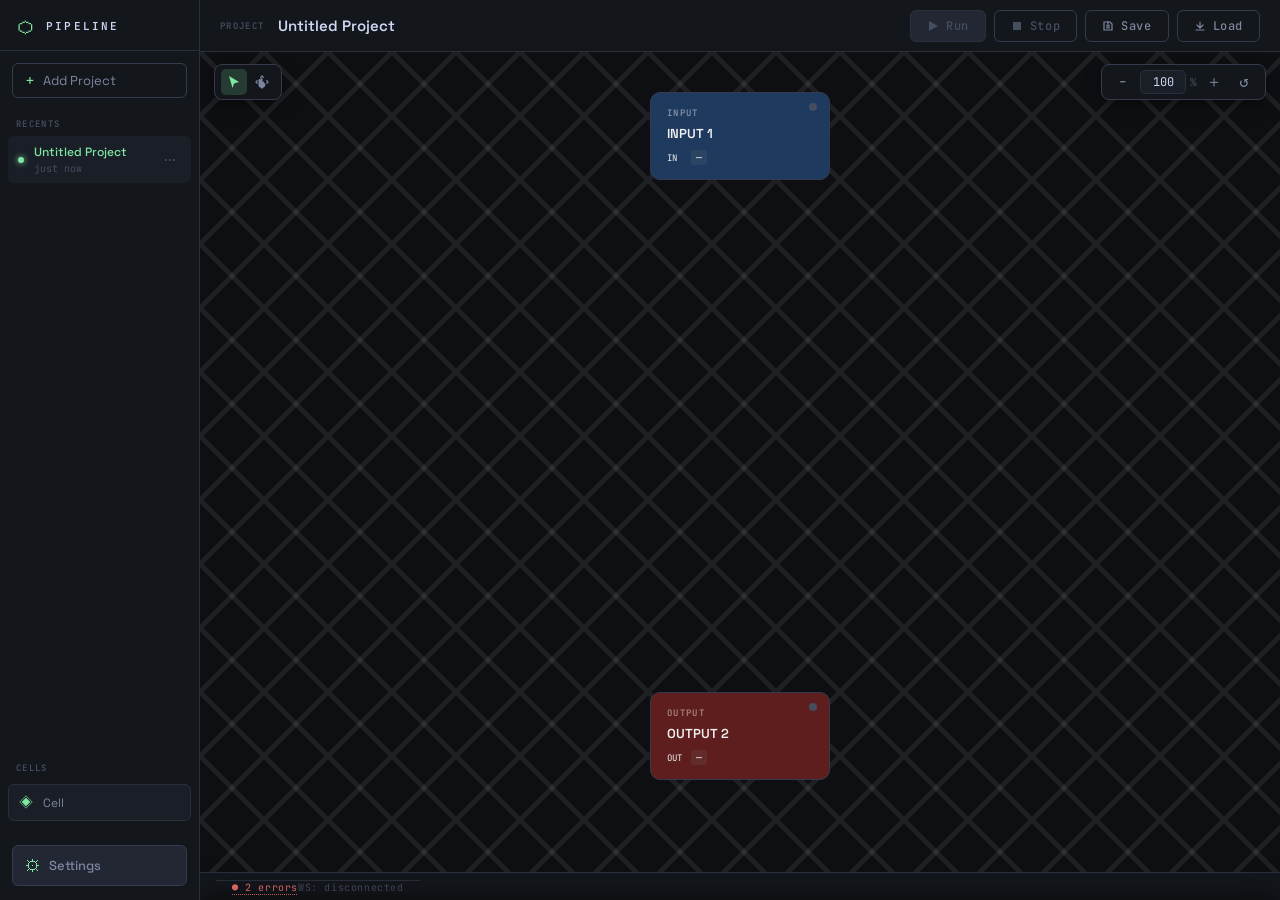
==== demo_langgra3/index.html @ e80793f5 "Feat: Canvas drag mode" ====
<!DOCTYPE html>
<html lang="ko">
<head>
  <meta charset="UTF-8" />
  <meta name="viewport" content="width=device-width, initial-scale=1.0" />
  <title>Pipeline Builder</title>
  <link rel="stylesheet" href="css/base.css" />
  <link rel="stylesheet" href="css/layout.css" />
  <link rel="stylesheet" href="css/cell.css" />
  <link rel="stylesheet" href="css/inspector.css" />
  <link rel="stylesheet" href="css/overlays.css" />
  <link rel="stylesheet" href="css/settings.css" />
</head>
<body>
  <div id="app">
    <!-- SIDEBAR -->
    <aside id="sidebar">
      <div id="sidebar-logo">
        <span class="logo-mark">⬡</span>
        <span class="logo-text">PIPELINE</span>
      </div>

      <button id="add-project-btn">
        <span class="btn-icon">+</span>
        <span>Add Project</span>
      </button>

      <div class="sidebar-section-label">RECENTS</div>
      <ul id="recent-list">
        <!-- populated by pipeline.js from localStorage -->
      </ul>

      <div class="sidebar-section-label" style="margin-top:auto;">CELLS</div>
      <div id="cell-palette">
        <div class="palette-item" draggable="true" data-type="cell">
          <span class="palette-icon">◈</span>
          <span>Cell</span>
        </div>
      </div>

      <button id="btn-settings">
        <span class="settings-icon">⚙</span>
        <span>Settings</span>
      </button>
    </aside>

    <!-- SETTINGS POPUP -->
    <div id="settings-overlay" class="hidden">
      <div id="settings-modal">
        <div id="settings-header">
          <span id="settings-title">Settings</span>
          <button id="settings-close">✕</button>
        </div>
                <div id="settings-tabs-wrap">
        <div id="settings-tabs">
          <button class="settings-tab active" data-tab="general">
            <svg width="14" height="14" viewBox="0 0 14 14" fill="none"><circle cx="7" cy="7" r="5.5" stroke="currentColor" stroke-width="1.3"/><path d="M7 4v3l2 1" stroke="currentColor" stroke-width="1.3" stroke-linecap="round"/></svg>
            General
          </button>
          <button class="settings-tab" data-tab="apikeys">
            <svg width="14" height="14" viewBox="0 0 14 14" fill="none"><path d="M5 9l-3 3m3-3 1-1m-1 1 1 1M8 6a3 3 0 1 0-4.24-4.24A3 3 0 0 0 8 6z" stroke="currentColor" stroke-width="1.3" stroke-linecap="round"/></svg>
            API Keys
          </button>
        </div>

        <div id="settings-body">

          <!-- ── GENERAL TAB ── -->
          <div class="settings-tab-panel active" id="tab-general">


          <!-- THEME -->
          <div class="settings-section">
            <div class="settings-section-label">THEME</div>
            <div class="settings-row theme-toggle-row">
              <button class="theme-btn active" data-theme="dark">
                <span class="theme-preview dark-preview"></span>
                Dark
              </button>
              <button class="theme-btn" data-theme="light">
                <span class="theme-preview light-preview"></span>
                Light
              </button>
            </div>
          </div>

          <!-- BACKGROUND PATTERN -->
          <div class="settings-section">
            <div class="settings-section-label">BACKGROUND PATTERN</div>
            <div class="settings-row pattern-row">
              <button class="pattern-btn active" data-pattern="cross" title="X 무늬">
                <svg width="32" height="32" viewBox="0 0 32 32"><line x1="4" y1="4" x2="28" y2="28" stroke="currentColor" stroke-width="1.5"/><line x1="28" y1="4" x2="4" y2="28" stroke="currentColor" stroke-width="1.5"/></svg>
              </button>
              <button class="pattern-btn" data-pattern="dots" title="점 무늬">
                <svg width="32" height="32" viewBox="0 0 32 32"><circle cx="8" cy="8" r="2" fill="currentColor"/><circle cx="24" cy="8" r="2" fill="currentColor"/><circle cx="8" cy="24" r="2" fill="currentColor"/><circle cx="24" cy="24" r="2" fill="currentColor"/></svg>
              </button>
              <button class="pattern-btn" data-pattern="grid" title="격자 무늬">
                <svg width="32" height="32" viewBox="0 0 32 32"><path d="M0 8h32M0 16h32M0 24h32M8 0v32M16 0v32M24 0v32" stroke="currentColor" stroke-width="1" opacity="0.6"/></svg>
              </button>
              <button class="pattern-btn" data-pattern="diagonal" title="+ 무늬">
                <svg width="32" height="32" viewBox="0 0 32 32"><line x1="8" y1="4" x2="8" y2="12" stroke="currentColor" stroke-width="1.5" stroke-linecap="round"/><line x1="4" y1="8" x2="12" y2="8" stroke="currentColor" stroke-width="1.5" stroke-linecap="round"/><line x1="24" y1="4" x2="24" y2="12" stroke="currentColor" stroke-width="1.5" stroke-linecap="round"/><line x1="20" y1="8" x2="28" y2="8" stroke="currentColor" stroke-width="1.5" stroke-linecap="round"/><line x1="8" y1="20" x2="8" y2="28" stroke="currentColor" stroke-width="1.5" stroke-linecap="round"/><line x1="4" y1="24" x2="12" y2="24" stroke="currentColor" stroke-width="1.5" stroke-linecap="round"/><line x1="24" y1="20" x2="24" y2="28" stroke="currentColor" stroke-width="1.5" stroke-linecap="round"/><line x1="20" y1="24" x2="28" y2="24" stroke="currentColor" stroke-width="1.5" stroke-linecap="round"/></svg>
              </button>
              <button class="pattern-btn" data-pattern="none" title="없음">
                <svg width="32" height="32" viewBox="0 0 32 32"><line x1="4" y1="28" x2="28" y2="4" stroke="currentColor" stroke-width="1.5" opacity="0.4"/></svg>
              </button>
            </div>
          </div>

          <!-- CELL THEME -->
          <div class="settings-section">
            <div class="settings-section-label">CELL COLOR</div>
            <div class="settings-row cell-color-row" id="cell-color-row">
              <button class="cell-color-btn active" data-color="default" style="--swatch:#13161b;" title="Default"><span class="color-swatch"></span></button>
              <button class="cell-color-btn" data-color="#1e3a5f" style="--swatch:#1e3a5f;" title="Navy"><span class="color-swatch"></span></button>
              <button class="cell-color-btn" data-color="#1a2e1a" style="--swatch:#1a2e1a;" title="Forest"><span class="color-swatch"></span></button>
              <button class="cell-color-btn" data-color="#2e1a2e" style="--swatch:#2e1a2e;" title="Plum"><span class="color-swatch"></span></button>
              <button class="cell-color-btn" data-color="#2e2218" style="--swatch:#2e2218;" title="Mocha"><span class="color-swatch"></span></button>
              <button class="cell-color-btn" data-color="#1f2937" style="--swatch:#1f2937;" title="Slate"><span class="color-swatch"></span></button>
              <button class="cell-color-btn" data-color="#ffffff" style="--swatch:#ffffff;" title="White"><span class="color-swatch"></span></button>
              <button class="cell-color-btn rainbow-picker-btn"  data-picker="cell-color-custom" title="Custom"><span class="rainbow-swatch"></span></button>
            </div>
          </div>

          <!-- I/O CELL COLORS -->
          <div class="settings-section">
            <div class="settings-section-label">INPUT CELL COLOR</div>
            <div class="settings-row cell-color-row">
              <button class="io-color-btn active" data-target="input" data-color="#1e3a5f" style="--swatch:#1e3a5f;" title="Navy"><span class="color-swatch"></span></button>
              <button class="io-color-btn" data-target="input" data-color="#1a3a2a" style="--swatch:#1a3a2a;" title="Forest"><span class="color-swatch"></span></button>
              <button class="io-color-btn" data-target="input" data-color="#0e2940" style="--swatch:#0e2940;" title="Deep Blue"><span class="color-swatch"></span></button>
              <button class="io-color-btn" data-target="input" data-color="#1a1a4a" style="--swatch:#1a1a4a;" title="Indigo"><span class="color-swatch"></span></button>
              <button class="io-color-btn" data-target="input" data-color="#2a4a1a" style="--swatch:#2a4a1a;" title="Lime"><span class="color-swatch"></span></button>
              <button class="io-color-btn" data-target="input" data-color="#3a0a0a" style="--swatch:#3a0a0a;" title="Dark Red"><span class="color-swatch"></span></button>
              <button class="io-color-btn" data-target="input" data-color="#2a2a00" style="--swatch:#2a2a00;" title="Olive"><span class="color-swatch"></span></button>
              <button class="io-color-btn rainbow-picker-btn" data-target="input" data-picker="input-color-custom" title="Custom"><span class="rainbow-swatch"></span></button>
            </div>
          </div>

          <div class="settings-section">
            <div class="settings-section-label">OUTPUT CELL COLOR</div>
            <div class="settings-row cell-color-row">
              <button class="io-color-btn active" data-target="output" data-color="#5f1e1e" style="--swatch:#5f1e1e;" title="Crimson"><span class="color-swatch"></span></button>
              <button class="io-color-btn" data-target="output" data-color="#4a1a2a" style="--swatch:#4a1a2a;" title="Plum"><span class="color-swatch"></span></button>
              <button class="io-color-btn" data-target="output" data-color="#3a2a00" style="--swatch:#3a2a00;" title="Amber"><span class="color-swatch"></span></button>
              <button class="io-color-btn" data-target="output" data-color="#3a1a00" style="--swatch:#3a1a00;" title="Rust"><span class="color-swatch"></span></button>
              <button class="io-color-btn" data-target="output" data-color="#4a1a4a" style="--swatch:#4a1a4a;" title="Violet"><span class="color-swatch"></span></button>
              <button class="io-color-btn" data-target="output" data-color="#002a3a" style="--swatch:#002a3a;" title="Teal"><span class="color-swatch"></span></button>
              <button class="io-color-btn" data-target="output" data-color="#1a1a1a" style="--swatch:#1a1a1a;" title="Charcoal"><span class="color-swatch"></span></button>
              <button class="io-color-btn rainbow-picker-btn" data-target="output" data-picker="output-color-custom" title="Custom"><span class="rainbow-swatch"></span></button>
            </div>
          </div>

          <!-- CELL FONT -->
          <div class="settings-section">
            <div class="settings-section-label">CELL FONT</div>
            <div class="settings-row" style="gap:8px; flex-wrap:wrap; align-items:center;">
              <button class="font-family-btn active" data-font="sans">Sans</button>
              <button class="font-family-btn" data-font="mono">Mono</button>
              <button class="font-family-btn" data-font="serif">Serif</button>
            </div>
            <div class="settings-row" style="margin-top:10px; align-items:center; gap:10px;">
              <span class="settings-hint">Name size</span>
              <button class="font-size-btn" data-target="name" data-delta="-1">−</button>
              <span id="font-size-name-label" class="font-size-label">13px</span>
              <button class="font-size-btn" data-target="name" data-delta="1">+</button>
            </div>
            <div class="settings-row" style="margin-top:6px; align-items:center; gap:10px;">
              <span class="settings-hint">IO type size</span>
              <button class="font-size-btn" data-target="io" data-delta="-1">−</button>
              <span id="font-size-io-label" class="font-size-label">10px</span>
              <button class="font-size-btn" data-target="io" data-delta="1">+</button>
            </div>
            <div class="settings-row" style="margin-top:10px; align-items:center; gap:10px; flex-wrap:wrap;">
              <span class="settings-hint">Name color</span>
              <div class="font-color-swatches" id="font-color-name-swatches">
                <button class="font-color-btn active" data-target="name" data-color="default" style="--fc:var(--text);" title="Default"><span class="font-color-dot"></span></button>
                <button class="font-color-btn" data-target="name" data-color="#ffffff" style="--fc:#ffffff;" title="White"><span class="font-color-dot"></span></button>
                <button class="font-color-btn" data-target="name" data-color="#7ee8a2" style="--fc:#7ee8a2;" title="Green"><span class="font-color-dot"></span></button>
                <button class="font-color-btn" data-target="name" data-color="#60a5fa" style="--fc:#60a5fa;" title="Blue"><span class="font-color-dot"></span></button>
                <button class="font-color-btn" data-target="name" data-color="#fbbf24" style="--fc:#fbbf24;" title="Yellow"><span class="font-color-dot"></span></button>
                <button class="font-color-btn" data-target="name" data-color="#f87171" style="--fc:#f87171;" title="Red"><span class="font-color-dot"></span></button>
                <button class="font-color-btn" data-target="name" data-color="#111111" style="--fc:#111111;" title="Black"><span class="font-color-dot"></span></button>
              </div>
              <input type="color" id="font-color-name-custom" value="#cdd6f4" title="Custom name color" style="width:28px;height:28px;border:1px solid var(--border2);border-radius:5px;padding:2px;background:var(--bg3);cursor:pointer;"/>
            </div>
            <div class="settings-row" style="margin-top:8px; align-items:center; gap:10px; flex-wrap:wrap;">
              <span class="settings-hint">IO color</span>
              <div class="font-color-swatches" id="font-color-io-swatches">
                <button class="font-color-btn active" data-target="io" data-color="default" style="--fc:var(--accent);" title="Default"><span class="font-color-dot"></span></button>
                <button class="font-color-btn" data-target="io" data-color="#ffffff" style="--fc:#ffffff;" title="White"><span class="font-color-dot"></span></button>
                <button class="font-color-btn" data-target="io" data-color="#7ee8a2" style="--fc:#7ee8a2;" title="Green"><span class="font-color-dot"></span></button>
                <button class="font-color-btn" data-target="io" data-color="#60a5fa" style="--fc:#60a5fa;" title="Blue"><span class="font-color-dot"></span></button>
                <button class="font-color-btn" data-target="io" data-color="#fbbf24" style="--fc:#fbbf24;" title="Yellow"><span class="font-color-dot"></span></button>
                <button class="font-color-btn" data-target="io" data-color="#f87171" style="--fc:#f87171;" title="Red"><span class="font-color-dot"></span></button>
                <button class="font-color-btn" data-target="io" data-color="#111111" style="--fc:#111111;" title="Black"><span class="font-color-dot"></span></button>
              </div>
              <input type="color" id="font-color-io-custom" value="#7ee8a2" title="Custom IO color" style="width:28px;height:28px;border:1px solid var(--border2);border-radius:5px;padding:2px;background:var(--bg3);cursor:pointer;"/>
            </div>
          </div>

          <!-- CELL SHAPE -->
          <div class="settings-section">
            <div class="settings-section-label">CELL SHAPE</div>
            <div class="settings-row cell-shape-row">
              <button class="cell-shape-btn active" data-radius="10" title="Rounded">
                <svg width="36" height="24" viewBox="0 0 36 24"><rect x="2" y="2" width="32" height="20" rx="6" fill="none" stroke="currentColor" stroke-width="1.5"/></svg>
              </button>
              <button class="cell-shape-btn" data-radius="2" title="Square">
                <svg width="36" height="24" viewBox="0 0 36 24"><rect x="2" y="2" width="32" height="20" rx="1" fill="none" stroke="currentColor" stroke-width="1.5"/></svg>
              </button>
              <button class="cell-shape-btn" data-radius="12" title="Pill">
                <svg width="36" height="24" viewBox="0 0 36 24"><rect x="2" y="2" width="32" height="20" rx="10" fill="none" stroke="currentColor" stroke-width="1.5"/></svg>
              </button>
            </div>
          </div>

          </div>

          <!-- ── API KEYS TAB ── -->
          <div class="settings-tab-panel hidden" id="tab-apikeys">

            <div class="settings-section">
              <div class="settings-section-label">ANTHROPIC</div>
              <div class="field-group">
                <label>API Key</label>
                <div class="apikey-row">
                  <input type="password" id="apikey-anthropic" placeholder="sk-ant-..." autocomplete="off" spellcheck="false"/>
                  <button class="apikey-toggle" data-target="apikey-anthropic" title="Show/Hide">
                    <svg width="14" height="14" viewBox="0 0 14 14" fill="none"><ellipse cx="7" cy="7" rx="6" ry="4" stroke="currentColor" stroke-width="1.3"/><circle cx="7" cy="7" r="2" stroke="currentColor" stroke-width="1.3"/></svg>
                  </button>
                </div>
                <span class="apikey-hint">Claude models (claude-sonnet-4-6, claude-opus-4-6 …)</span>
              </div>
            </div>

            <div class="settings-section">
              <div class="settings-section-label">GOOGLE</div>
              <div class="field-group">
                <label>API Key</label>
                <div class="apikey-row">
                  <input type="password" id="apikey-google" placeholder="AIza..." autocomplete="off" spellcheck="false"/>
                  <button class="apikey-toggle" data-target="apikey-google" title="Show/Hide">
                    <svg width="14" height="14" viewBox="0 0 14 14" fill="none"><ellipse cx="7" cy="7" rx="6" ry="4" stroke="currentColor" stroke-width="1.3"/><circle cx="7" cy="7" r="2" stroke="currentColor" stroke-width="1.3"/></svg>
                  </button>
                </div>
                <span class="apikey-hint">Gemini models (gemini-2.0-flash …)</span>
              </div>
            </div>

            <div class="settings-section">
              <div class="settings-section-label">OPENAI</div>
              <div class="field-group">
                <label>API Key</label>
                <div class="apikey-row">
                  <input type="password" id="apikey-openai" placeholder="sk-..." autocomplete="off" spellcheck="false"/>
                  <button class="apikey-toggle" data-target="apikey-openai" title="Show/Hide">
                    <svg width="14" height="14" viewBox="0 0 14 14" fill="none"><ellipse cx="7" cy="7" rx="6" ry="4" stroke="currentColor" stroke-width="1.3"/><circle cx="7" cy="7" r="2" stroke="currentColor" stroke-width="1.3"/></svg>
                  </button>
                </div>
                <span class="apikey-hint">GPT models (gpt-4o …)</span>
              </div>
            </div>

            <div class="settings-section">
              <div class="settings-section-label">BACKEND URL</div>
              <div class="field-group">
                <label>FastAPI Endpoint</label>
                <input type="text" id="apikey-backend" placeholder="http://localhost:8000" spellcheck="false"/>
                <span class="apikey-hint">Python 백엔드 서버 주소</span>
              </div>
            </div>

          </div>

        </div>
        </div><!-- /settings-tabs-wrap -->
      </div>
    </div>

    <!-- MAIN -->
    <div id="main">
      <!-- HEADER -->
      <header id="header">
        <div id="project-name-wrap">
          <span class="project-label">PROJECT</span>
          <input id="project-name" type="text" value="Video OCR Pipeline" spellcheck="false" />
        </div>
        <div id="header-actions">
          <button id="btn-run" class="action-btn run">
            <svg width="12" height="12" viewBox="0 0 12 12"><polygon points="2,1 11,6 2,11" fill="currentColor"/></svg>
            Run
          </button>
          <button id="btn-stop" class="action-btn stop" disabled>
            <svg width="12" height="12" viewBox="0 0 12 12"><rect x="2" y="2" width="8" height="8" fill="currentColor"/></svg>
            Stop
          </button>
          <button id="btn-save" class="action-btn save">
            <svg width="12" height="12" viewBox="0 0 12 12"><path d="M2 2h6l2 2v6H2V2zm3 6h2v-3H5v3zm1-7v3" stroke="currentColor" stroke-width="1.2" fill="none"/></svg>
            Save
          </button>
          <button id="btn-load" class="action-btn load">
            <svg width="12" height="12" viewBox="0 0 12 12"><path d="M2 10h8M6 2v6M3 5l3 3 3-3" stroke="currentColor" stroke-width="1.2" fill="none" stroke-linecap="round" stroke-linejoin="round"/></svg>
            Load
          </button>
        </div>
      </header>

      <!-- CANVAS -->
      <div id="canvas-wrap">
        <canvas id="edge-canvas"></canvas>
        <div id="canvas" 
          ondragover="event.preventDefault()" 
          ondrop="handleDrop(event)">
          <!-- nodes rendered by JS -->
        </div>
        <div id="canvas-hint">← Drag cells from the left panel to begin</div>
        <div id="cell-tooltip" class="hidden"></div>
        <!-- TOOL TRAY -->
        <div id="tool-tray">
          <button id="tool-cursor" class="tool-btn active" title="Select / Move nodes">
            <svg width="14" height="14" viewBox="0 0 14 14" fill="none" xmlns="http://www.w3.org/2000/svg">
              <path d="M2 1 L12 7 L7 8.5 L5.5 13 Z" fill="currentColor"/>
            </svg>
          </button>
          <button id="tool-pan" class="tool-btn" title="Pan canvas">
            <svg width="14" height="14" viewBox="0 0 14 14" fill="none" xmlns="http://www.w3.org/2000/svg">
              <path d="M7 1L5.8 2.2M7 1L8.2 2.2M7 13L5.8 11.8M7 13L8.2 11.8M1 7L2.2 5.8M1 7L2.2 8.2M13 7L11.8 5.8M13 7L11.8 8.2" stroke="currentColor" stroke-width="1.3" stroke-linecap="round"/>
              <path d="M5.5 4a1 1 0 011-1 1 1 0 011 1v2.5h.5a1 1 0 011 1v.5h.25a1 1 0 011 1V10a2.5 2.5 0 01-2.5 2.5H6A2.5 2.5 0 013.5 10V5a1 1 0 011-1 1 1 0 011 1z" fill="currentColor"/>
            </svg>
          </button>
        </div>
        <!-- ZOOM CONTROLS -->
        <div id="zoom-bar">
          <button id="zoom-out" title="축소">−</button>
          <input id="zoom-pct" type="number" value="100" min="30" max="250" title="줌 %"/>
          <span class="zoom-unit">%</span>
          <button id="zoom-in" title="확대">＋</button>
          <button id="zoom-reset" title="원래대로">↺</button>
        </div>
      </div>

      <!-- STATUS BAR -->
      <div id="statusbar">
      <!-- STATUS BAR -->
      <div id="statusbar">
        <button id="status-validity" class="status-validity-btn">● Ready</button>
        <span id="status-ws">WS: disconnected</span>
      </div>

      <!-- ERROR SLIDE PANEL -->
      <div id="error-panel">
        <div id="error-panel-header">
          <span id="error-panel-title">ERRORS</span>
          <button id="error-panel-close">✕</button>
        </div>
        <ul id="error-panel-list"></ul>
      </div>
    </div>

    <!-- RIGHT PANEL -->
    <aside id="inspector" class="closed">
      <div id="inspector-header">
        <span id="inspector-title">Cell Config</span>
        <button id="inspector-close">✕</button>
      </div>

      <!-- TABS -->
      <div id="inspector-tabs">
        <button class="inspector-tab active" data-tab="config">Config</button>
        <button class="inspector-tab" data-tab="result">Result</button>
      </div>

      <!-- CONFIG TAB -->
      <form id="inspector-form" onsubmit="return false;">
        <div class="field-group">
          <label>Cell Name <span class="required">*</span></label>
          <input type="text" id="f-name" placeholder="e.g. Frame Extractor" />
        </div>

        <div class="field-group">
          <label>Model <span class="required">*</span></label>
          <select id="f-model">
            <option value="">— select —</option>
            <option value="claude-sonnet-4-6">claude-sonnet-4-6</option>
            <option value="claude-opus-4-6">claude-opus-4-6</option>
            <option value="claude-haiku-4-5">claude-haiku-4-5</option>
            <option value="gpt-4o">gpt-4o</option>
            <option value="gemini-2.0-flash">gemini-2.0-flash</option>
            <option value="__ollama__">Custom (Ollama)</option>
          </select>
          <div id="f-model-custom-wrap" style="display:none; margin-top:6px;">
            <input type="text" id="f-model-custom" placeholder="예: llama3.2:latest" spellcheck="false" style="width:100%; box-sizing:border-box;"/>
            <span style="font-size:11px; color:var(--text3); margin-top:4px; display:block;">ollama list 에서 확인한 모델명을 입력하세요</span>
          </div>
        </div>
        <div class="field-row" id="f-row-types">
          <div class="field-group" id="f-group-input-type">
            <label>Input Type <span class="required">*</span></label>
            <input type="text" id="f-input-type" placeholder="e.g. VideoFile" />
          </div>
          <div class="field-group" id="f-group-output-type">
            <label>Output Type <span class="required">*</span></label>
            <input type="text" id="f-output-type" placeholder="e.g. TextFile" />
          </div>
        </div>

        <div class="field-group" id="f-group-input-desc">
          <label>Input Description <span class="required">*</span></label>
          <textarea id="f-input-desc" placeholder="Describe what this cell receives..." rows="2"></textarea>
        </div>

        <div class="field-group" id="f-group-output-desc">
          <label>Output Description <span class="required">*</span></label>
          <textarea id="f-output-desc" placeholder="Describe what this cell produces..." rows="2"></textarea>
        </div>

        <div class="field-group">
          <label>System Prompt <span class="required">*</span></label>
          <textarea id="f-prompt" placeholder="You are a specialized agent that..." rows="5"></textarea>
        </div>

        <div class="field-group checkbox-group">
          <label class="checkbox-label">
            <input type="checkbox" id="f-websearch" />
            <span class="checkbox-custom"></span>
            <span>Allow Web Search</span>
          </label>
          <div id="domain-wrap" class="hidden">
            <input type="text" id="f-domains" placeholder="allowed domains, comma-separated" />
          </div>
        </div>

        <div class="field-group">
          <label>Memo</label>
          <textarea id="f-memo" placeholder="사용자 참고용 메모 (프롬프트에 영향 없음)" rows="3"></textarea>
        </div>

        <button type="button" id="apply-btn">Apply</button>
      </form>

      <!-- RESULT TAB -->
      <div id="inspector-result" style="display:none;">
        <div class="result-section">
          <div class="result-section-header">
            <span class="result-section-label">Generated Code</span>
            <button class="result-copy-btn" id="copy-code-btn">Copy</button>
          </div>
          <pre id="result-code" class="result-code-block"></pre>
        </div>
        <div class="result-section">
          <div class="result-section-header">
            <span class="result-section-label">Docstring</span>
            <button class="result-copy-btn" id="copy-doc-btn">Copy</button>
          </div>
          <pre id="result-docstring" class="result-code-block"></pre>
        </div>
        <div class="result-section">
          <div class="result-section-header">
            <span class="result-section-label">Output Schema</span>
          </div>
          <pre id="result-schema" class="result-code-block"></pre>
        </div>
      </div>
    </aside>  </div>

  <!-- WARNING MODAL -->
  <div id="modal-overlay" class="hidden">
    <div id="modal">
      <div id="modal-title">Cannot Run Pipeline</div>
      <div id="modal-body"></div>
      <button id="modal-close">Dismiss</button>
    </div>
  </div>

  <!-- CONTEXT MENU -->
  <div id="ctx-menu"></div>

  <!-- CONFIRM DIALOG -->
  <div id="confirm-overlay" class="hidden">
    <div id="confirm-modal">
      <div id="confirm-title"></div>
      <div id="confirm-body"></div>
      <div id="confirm-actions">
        <button id="confirm-no">아니오 — 기존 유지</button>
        <button id="confirm-yes">예 — 덮어쓰기</button>
      </div>
    </div>
  </div>

  <!-- LOAD PROJECT POPUP -->
  <div id="load-overlay" class="hidden">
    <div id="load-modal">
      <div id="load-header">
        <span id="load-title">Load Project</span>
        <button id="load-close">✕</button>
      </div>

      <!-- 드래그 앤 드롭 존 -->
      <div id="load-dropzone">
        <div id="load-dropzone-inner">
          <span id="load-drop-icon">⬆</span>
          <span id="load-drop-label">JSON 파일을 여기에 드래그하거나</span>
          <label id="load-file-btn" for="load-file-input">파일 선택</label>
          <input type="file" id="load-file-input" accept=".json" multiple style="display:none" />
        </div>
      </div>

      <div id="load-search-wrap">
        <input id="load-search" type="text" placeholder="프로젝트 검색..." spellcheck="false" />
      </div>
      <div id="load-list-wrap">
        <ul id="load-file-list">
          <!-- populated by js -->
        </ul>
        <div id="load-empty">저장된 프로젝트가 없습니다.<br><span id="load-empty-sub">위에서 파일을 추가해보세요.</span></div>
      </div>
      <div id="load-footer">
        <span id="load-selection-info">Ctrl / Shift 클릭으로 여러 개 선택</span>
        <div id="load-footer-actions">
          <button id="load-cancel-btn">취소</button>
          <button id="load-confirm-btn" disabled>불러오기</button>
        </div>
      </div>
    </div>
  </div>

  <!-- TOAST -->
  <div id="toast" class="hidden">
    <span id="toast-icon">✔</span>
    <span id="toast-msg"></span>
  </div>

  <div id="color-popup" class="hidden"><span id="color-popup-preview"></span><span id="color-popup-hex">#000000</span></div>

  <!-- CUSTOM COLOR POPUP -->
  <div id="custom-color-popup" class="hidden">
    <div id="ccp-hue-strip"><div id="ccp-hue-thumb"></div></div>
    <div id="ccp-sv-box"><canvas id="ccp-canvas" width="180" height="140"></canvas><div id="ccp-sv-cursor"></div></div>
    <div id="ccp-bottom">
      <span id="ccp-preview"></span>
      <input id="ccp-hex-input" type="text" maxlength="7" spellcheck="false"/>
      <button id="ccp-apply">OK</button>
    </div>
  </div>

  <script src="js/state.js"></script>
  <script src="js/ui.js"></script>
  <script src="js/canvas.js"></script>
  <script src="js/inspector.js"></script>
  <script src="js/edit.js"></script>
  <script src="js/settings.js"></script>
  <script src="js/pipeline.js"></script>
</body>
</html>
---- demo_langgra3/css/base.css ----
@import url('https://fonts.googleapis.com/css2?family=JetBrains+Mono:wght@300;400;500;600&family=Space+Grotesk:wght@300;400;500;600&display=swap');

/* ── RESET & BASE ────────────────────────────── */
*, *::before, *::after { box-sizing: border-box; margin: 0; padding: 0; }

:root {
  --bg:        #0d0f12;
  --pattern-color: rgba(255,255,255,0.07);
  --bg2:       #13161b;
  --bg3:       #1a1e26;
  --bg4:       #222733;
  --border:    #2a2f3d;
  --border2:   #353b4d;
  --text:      #cdd6f4;
  --text2:     #7c869e;
  --text3:     #454d61;
  --accent:    #7ee8a2;
  --accent2:   #4ade80;
  --blue:      #60a5fa;
  --red:       #f87171;
  --orange:    #fb923c;
  --yellow:    #fbbf24;
  --mono:      'JetBrains Mono', monospace;
  --sans:      'Space Grotesk', sans-serif;
  --sidebar-w: 200px;
  --panel-w:   280px;
  --header-h:  52px;
  --status-h:  28px;
}

html, body { height: 100%; overflow: hidden; background: var(--bg); color: var(--text); font-family: var(--sans); font-size: 14px; }

/* ── LAYOUT ──────────────────────────────────── */
#app {
  display: grid;
  grid-template-columns: var(--sidebar-w) 1fr;
  grid-template-rows: 100vh;
  height: 100vh;
}

#main {
  display: grid;
  grid-template-rows: var(--header-h) 1fr var(--status-h);
  overflow: hidden;
}

/* ── SCROLLBARS ──────────────────────────────── */
::-webkit-scrollbar { width: 4px; }
::-webkit-scrollbar-track { background: transparent; }
::-webkit-scrollbar-thumb { background: var(--border2); border-radius: 2px; }
---- demo_langgra3/css/layout.css ----
/* ── SIDEBAR ─────────────────────────────────── */
#sidebar {
  background: var(--bg2);
  border-right: 1px solid var(--border);
  display: flex;
  flex-direction: column;
  padding: 0;
  overflow: hidden;
  position: relative;
  z-index: 10;
}

#sidebar-logo {
  display: flex;
  align-items: center;
  gap: 10px;
  padding: 16px 16px 14px;
  border-bottom: 1px solid var(--border);
}

.logo-mark {
  font-size: 20px;
  color: var(--accent);
  line-height: 1;
}

.logo-text {
  font-family: var(--mono);
  font-size: 11px;
  font-weight: 600;
  letter-spacing: 0.2em;
  color: var(--text);
}

#add-project-btn {
  margin: 12px 12px 8px;
  display: flex;
  align-items: center;
  gap: 8px;
  padding: 8px 12px;
  background: transparent;
  border: 1px solid var(--border2);
  border-radius: 6px;
  color: var(--text2);
  font-family: var(--sans);
  font-size: 13px;
  cursor: pointer;
  transition: all 0.15s;
  width: calc(100% - 24px);
}

#add-project-btn:hover {
  border-color: var(--accent);
  color: var(--accent);
  background: rgba(126,232,162,0.05);
}

.btn-icon {
  font-size: 16px;
  line-height: 1;
  color: var(--accent);
}

.sidebar-section-label {
  font-family: var(--mono);
  font-size: 9px;
  font-weight: 600;
  letter-spacing: 0.15em;
  color: var(--text3);
  padding: 12px 16px 6px;
}

#recent-list {
  list-style: none;
  overflow-y: auto;
  flex: 1;
  padding: 0 8px;
}

.recent-item {
  display: flex;
  align-items: center;
  gap: 10px;
  padding: 8px 10px;
  border-radius: 6px;
  cursor: pointer;
  transition: background 0.12s;
  margin-bottom: 2px;
  position: relative;
}

.recent-item:hover { background: var(--bg3); }
.recent-item.active { background: var(--bg3); }
.recent-item.active .recent-dot { background: var(--accent); box-shadow: 0 0 6px var(--accent); }

.recent-dot {
  width: 6px;
  height: 6px;
  border-radius: 50%;
  background: var(--text3);
  flex-shrink: 0;
  transition: all 0.2s;
}

.recent-meta {
  display: flex;
  flex-direction: column;
  gap: 2px;
  min-width: 0;
  flex: 1;
  overflow: hidden;
}

.recent-name {
  font-size: 12px;
  font-weight: 500;
  color: var(--text);
  white-space: nowrap;
  overflow: hidden;
  text-overflow: ellipsis;
}

.recent-item.active .recent-name { color: var(--accent); }

.recent-time {
  font-family: var(--mono);
  font-size: 10px;
  color: var(--text3);
}

/* [...] more button */
.recent-more-btn {
  display: none;
  align-items: center;
  justify-content: center;
  flex-shrink: 0;
  width: 22px;
  height: 22px;
  border-radius: 4px;
  border: none;
  background: transparent;
  color: var(--text3);
  font-size: 12px;
  font-weight: 700;
  letter-spacing: 0.05em;
  cursor: pointer;
  line-height: 1;
  transition: background 0.1s, color 0.1s;
  padding: 0;
}

.recent-item:hover .recent-more-btn,
.recent-item.active .recent-more-btn {
  display: flex;
}

.recent-more-btn:hover {
  background: var(--bg4);
  color: var(--text);
}

/* Cell Palette */
#cell-palette {
  padding: 4px 8px 16px;
  display: flex;
  flex-direction: column;
  gap: 4px;
}

.palette-item {
  display: flex;
  align-items: center;
  gap: 10px;
  padding: 8px 10px;
  border-radius: 6px;
  border: 1px solid var(--border);
  background: var(--bg3);
  cursor: grab;
  font-size: 12px;
  color: var(--text2);
  transition: all 0.15s;
  user-select: none;
}

.palette-item:hover {
  border-color: var(--accent);
  color: var(--accent);
  background: rgba(126,232,162,0.06);
}

.palette-item:active { cursor: grabbing; }

.palette-icon {
  font-size: 14px;
  color: var(--accent);
}

/* ── HEADER ──────────────────────────────────── */
#header {
  display: flex;
  align-items: center;
  justify-content: space-between;
  padding: 0 20px;
  background: var(--bg2);
  border-bottom: 1px solid var(--border);
  gap: 16px;
}

#project-name-wrap {
  display: flex;
  align-items: center;
  gap: 10px;
}

.project-label {
  font-family: var(--mono);
  font-size: 9px;
  font-weight: 600;
  letter-spacing: 0.15em;
  color: var(--text3);
}

#project-name {
  background: transparent;
  border: none;
  color: var(--text);
  font-family: var(--sans);
  font-size: 15px;
  font-weight: 600;
  outline: none;
  border-bottom: 1px solid transparent;
  padding: 2px 4px;
  transition: border-color 0.15s;
  min-width: 200px;
}

#project-name:focus { border-bottom-color: var(--accent); }

#header-actions { display: flex; gap: 8px; }

.action-btn {
  display: flex;
  align-items: center;
  gap: 7px;
  padding: 7px 16px;
  border-radius: 6px;
  border: 1px solid transparent;
  font-family: var(--mono);
  font-size: 12px;
  font-weight: 500;
  cursor: pointer;
  letter-spacing: 0.05em;
  transition: all 0.15s;
}

.action-btn.run {
  background: var(--accent);
  color: #0a0f0d;
  border-color: var(--accent);
}

.action-btn.run:hover {
  background: var(--accent2);
  box-shadow: 0 0 16px rgba(126,232,162,0.3);
}

.action-btn.run:disabled {
  background: var(--bg4);
  color: var(--text3);
  border-color: var(--border);
  cursor: not-allowed;
  box-shadow: none;
}

.action-btn.stop {
  background: transparent;
  color: var(--red);
  border-color: var(--border2);
}

.action-btn.stop:not(:disabled):hover {
  border-color: var(--red);
  background: rgba(248,113,113,0.1);
}

.action-btn.stop:disabled {
  color: var(--text3);
  cursor: not-allowed;
}

.action-btn.save {
  background: transparent;
  color: var(--text2);
  border-color: var(--border2);
}

.action-btn.save:hover {
  color: var(--blue);
  border-color: var(--blue);
  background: rgba(96,165,250,0.08);
}

.action-btn.load {
  background: transparent;
  color: var(--text2);
  border-color: var(--border2);
}

.action-btn.load:hover {
  color: var(--accent);
  border-color: var(--accent);
  background: rgba(126,232,162,0.08);
}

/* ── CANVAS ──────────────────────────────────── */
#canvas-wrap {
  position: relative;
  overflow: hidden;
  background-color: var(--bg);
  background-image:
    linear-gradient(45deg,  transparent 47%, var(--pattern-color) 47%, var(--pattern-color) 53%, transparent 53%),
    linear-gradient(-45deg, transparent 47%, var(--pattern-color) 47%, var(--pattern-color) 53%, transparent 53%);
  background-size: 64px 64px;
}

#edge-canvas {
  position: absolute;
  top: 0; left: 0;
  width: 100%; height: 100%;
  pointer-events: none;
  z-index: 1;
}

#canvas {
  position: absolute;
  top: 0; left: 0;
  width: 100%; height: 100%;
  z-index: 2;
}

#canvas-hint {
  position: absolute;
  top: 50%;
  left: 50%;
  transform: translate(-50%, -50%);
  color: var(--text3);
  font-family: var(--mono);
  font-size: 12px;
  pointer-events: none;
  z-index: 0;
  letter-spacing: 0.05em;
  transition: opacity 0.3s;
}

#canvas-hint.hidden { opacity: 0; }

/* ── STATUSBAR ───────────────────────────────── */
#statusbar {
  display: flex;
  align-items: center;
  justify-content: space-between;
  padding: 0 16px;
  background: var(--bg2);
  border-top: 1px solid var(--border);
  font-family: var(--mono);
  font-size: 10px;
  color: var(--text3);
  letter-spacing: 0.06em;
}

#status-validity { color: var(--accent); }
#status-validity.error { color: var(--red); }
#status-validity.running { color: var(--blue); }

/* status-validity가 error일 때 클릭 가능한 버튼처럼 */
/* status-validity가 error일 때 클릭 가능한 버튼처럼 */
.status-validity-btn {
  background: none;
  border: none;
  padding: 0;
  font-family: var(--mono);
  font-size: 10px;
  letter-spacing: 0.06em;
  color: inherit;
  cursor: default;
  outline: none;
}
.status-validity-btn:focus,
.status-validity-btn:focus-visible {
  background: none;
  outline: none;
  box-shadow: none;
}
.status-validity-btn.error {
  cursor: pointer;
  text-decoration: underline dotted;
  text-underline-offset: 3px;
}
.status-validity-btn.error:hover { opacity: 0.8; }
/* ── ERROR SLIDE PANEL ────────────────────────── */
#error-panel {
  position: absolute;
  bottom: 0;
  left: 0;
  right: 0;
  z-index: 50;
  background: var(--bg2);
  border-top: 1px solid var(--red);
  box-shadow: 0 -4px 24px rgba(0,0,0,0.5);
  transform: translateY(100%);
  transition: transform 0.28s cubic-bezier(0.4, 0, 0.2, 1);
  max-height: 40vh;
  display: flex;
  flex-direction: column;
}
#error-panel.open { transform: translateY(0); }

#error-panel-header {
  display: flex;
  align-items: center;
  justify-content: space-between;
  padding: 10px 16px;
  border-bottom: 1px solid var(--border);
  flex-shrink: 0;
}

#error-panel-title {
  font-family: var(--mono);
  font-size: 11px;
  font-weight: 600;
  letter-spacing: 0.12em;
  color: var(--red);
}

#error-panel-close {
  background: none;
  border: none;
  color: var(--text3);
  font-size: 13px;
  cursor: pointer;
  padding: 2px 4px;
  border-radius: 4px;
  line-height: 1;
  transition: color 0.12s, background 0.12s;
}
#error-panel-close:hover { color: var(--text); background: var(--bg4); }

#error-panel-list {
  list-style: none;
  overflow-y: auto;
  padding: 8px 0;
  margin: 0;
}
#error-panel-list li {
  display: flex;
  align-items: flex-start;
  gap: 10px;
  padding: 7px 16px;
  font-family: var(--mono);
  font-size: 11px;
  color: var(--text2);
  border-bottom: 1px solid var(--border);
  line-height: 1.5;
}
#error-panel-list li:last-child { border-bottom: none; }
#error-panel-list li::before {
  content: '✕';
  color: var(--red);
  font-size: 10px;
  flex-shrink: 0;
  margin-top: 1px;
}

/* error-panel의 absolute 기준점 */
#main { position: relative; }

/* ── ZOOM CONTROLS ────────────────────────────── */
#zoom-bar {
  position: absolute;
  top: 12px;
  right: 14px;
  z-index: 10;
  display: flex;
  align-items: center;
  gap: 4px;
  background: var(--bg2);
  border: 1px solid var(--border2);
  border-radius: 8px;
  padding: 4px 8px;
  box-shadow: 0 4px 16px rgba(0,0,0,0.4);
}

#zoom-bar button {
  background: none;
  border: none;
  color: var(--text2);
  font-size: 16px;
  cursor: pointer;
  width: 26px;
  height: 26px;
  border-radius: 5px;
  display: flex;
  align-items: center;
  justify-content: center;
  transition: background 0.12s, color 0.12s;
  font-family: var(--mono);
  line-height: 1;
}

#zoom-bar button:hover { background: var(--bg4); color: var(--text); }

#zoom-pct {
  width: 46px;
  background: var(--bg3);
  border: 1px solid var(--border);
  border-radius: 5px;
  color: var(--text);
  font-family: var(--mono);
  font-size: 12px;
  text-align: center;
  padding: 3px 4px;
  outline: none;
  -moz-appearance: textfield;
}
#zoom-pct::-webkit-inner-spin-button,
#zoom-pct::-webkit-outer-spin-button { -webkit-appearance: none; }
#zoom-pct:focus { border-color: var(--accent); }

.zoom-unit {
  font-family: var(--mono);
  font-size: 11px;
  color: var(--text3);
}
/* ── TOOL TRAY ───────────────────────────────── */
#tool-tray {
  position: absolute;
  top: 12px;
  left: 14px;
  z-index: 10;
  display: flex;
  flex-direction: row;
  align-items: center;
  gap: 2px;
  background: var(--bg2);
  border: 1px solid var(--border2);
  border-radius: 8px;
  padding: 4px 6px;
  box-shadow: 0 4px 16px rgba(0,0,0,0.4);
}

.tool-btn {
  background: none;
  border: none;
  color: var(--text2);
  width: 26px;
  height: 26px;
  border-radius: 5px;
  display: flex;
  align-items: center;
  justify-content: center;
  cursor: pointer;
  transition: background 0.12s, color 0.12s;
}

.tool-btn:hover {
  background: var(--bg4);
  color: var(--text);
}

.tool-btn.active {
  background: rgba(126,232,162,0.18);
  color: var(--accent);
}

/* 트레이 내 구분선 */
.tool-tray-sep {
  width: 1px;
  height: 16px;
  background: var(--border);
  margin: 0 2px;
  flex-shrink: 0;
}
---- demo_langgra3/css/cell.css ----
/* ── CELL NODES ──────────────────────────────── */
.cell-node {
  position: absolute;
  width: 180px;
  background: var(--bg2);
  border: 1px solid var(--border2);
  border-radius: 10px;
  padding: 14px 16px;
  cursor: pointer;
  transition: border-color 0.15s, box-shadow 0.15s, transform 0.1s;
  user-select: none;
  z-index: 3;
}

.cell-node:hover {
  border-color: var(--accent);
  box-shadow: 0 0 0 1px var(--accent), 0 8px 24px rgba(0,0,0,0.4);
}

.cell-node.selected {
  border-color: var(--accent);
  box-shadow: 0 0 0 2px var(--accent), 0 8px 24px rgba(126,232,162,0.15);
}

.cell-node.connecting-source {
  border-color: var(--blue);
  box-shadow: 0 0 0 2px var(--blue), 0 8px 24px rgba(96,165,250,0.2);
}

.cell-node.pending  { border-color: var(--border2); }
.cell-node.running  { border-color: var(--blue); box-shadow: 0 0 0 1px var(--blue), 0 0 20px rgba(96,165,250,0.2); }
.cell-node.done     { border-color: var(--accent); }
.cell-node.failed   { border-color: var(--red); box-shadow: 0 0 0 1px var(--red); }

.cell-node-type {
  font-family: var(--mono);
  font-size: 9px;
  font-weight: 600;
  letter-spacing: 0.15em;
  color: var(--text3);
  margin-bottom: 6px;
  text-transform: uppercase;
}

.cell-node-name {
  font-size: 13px;
  font-weight: 600;
  color: var(--text);
  margin-bottom: 8px;
  white-space: nowrap;
  overflow: hidden;
  text-overflow: ellipsis;
}

.cell-node-io {
  display: flex;
  flex-direction: column;
  gap: 3px;
}

.cell-io-row {
  display: flex;
  align-items: center;
  gap: 6px;
  font-family: var(--mono);
  font-size: 10px;
}

.cell-io-label {
  color: var(--text3);
  font-size: 9px;
  width: 18px;
  flex-shrink: 0;
}

.cell-io-type {
  color: var(--accent);
  background: rgba(126,232,162,0.08);
  border-radius: 3px;
  padding: 1px 5px;
  font-size: 10px;
  white-space: nowrap;
  overflow: hidden;
  text-overflow: ellipsis;
  max-width: 110px;
}

.cell-io-type.output { color: var(--blue); background: rgba(96,165,250,0.08); }

.cell-status-dot {
  position: absolute;
  top: 10px;
  right: 12px;
  width: 8px;
  height: 8px;
  border-radius: 50%;
  background: var(--text3);
}

.cell-node.running .cell-status-dot {
  background: var(--blue);
  animation: pulse-blue 1s ease-in-out infinite;
}

.cell-node.done .cell-status-dot    { background: var(--accent); }
.cell-node.failed .cell-status-dot  { background: var(--red); }
.cell-node.stopped .cell-status-dot { background: #facc15; animation: pulse-yellow 2s ease-in-out infinite; }
@keyframes pulse-blue {
  0%, 100% { box-shadow: 0 0 0 0 rgba(96,165,250,0.4); }
  50% { box-shadow: 0 0 0 5px rgba(96,165,250,0); }
}

@keyframes pulse-yellow {
  0%, 100% { box-shadow: 0 0 0 0 rgba(250,204,21,0.5); opacity: 1; }
  50% { box-shadow: 0 0 0 6px rgba(250,204,21,0); opacity: 0.4; }
}}

.cell-drag-handle {
  position: absolute;
  top: 0; left: 0; right: 0; bottom: 0;
  border-radius: 10px;
  cursor: move;
  z-index: -1;
}

/* ── MULTI-SELECT ─────────────────────────────── */
.cell-node.multi-selected {
  border-color: var(--accent);
  box-shadow: 0 0 0 2px var(--accent), 0 8px 24px rgba(126,232,162,0.18);
}

/* ── LASSO / BOX-SELECT ───────────────────────── */
#lasso-rect {
  position: absolute;
  pointer-events: none;
  border: 1.5px dashed var(--accent);
  background: rgba(126,232,162,0.07);
  border-radius: 3px;
  z-index: 10;
  display: none;
}


/* ── GHOST NODE (Ctrl+drag preview) ──────────── */
#ghost-layer {
  position: absolute;
  top: 0; left: 0;
  width: 100%; height: 100%;
  pointer-events: none;
  z-index: 5;
  display: none;
}

.ghost-node {
  position: absolute;
  opacity: 0.45;
  filter: brightness(1.3);
  border-style: dashed !important;
  border-color: var(--blue) !important;
  box-shadow: 0 0 0 1px var(--blue), 0 8px 24px rgba(96,165,250,0.2) !important;
  transition: none !important;
}


/* ── APPLY BUTTON FLASH ───────────────────────── */
#apply-btn.applied {
  background: #60a5fa;
  color: #fff;
  transition: none !important;
  animation: applied-pulse 0.75s ease forwards !important;
}

@keyframes applied-pulse {
  0%   { transform: scale(1);    box-shadow: 0 0 0   rgba(96,165,250,0);   background: #60a5fa; }
  25%  { transform: scale(1.07); box-shadow: 0 0 22px rgba(96,165,250,0.8); background: #60a5fa; }
  65%  { transform: scale(1.03); box-shadow: 0 0 12px rgba(96,165,250,0.4); background: #60a5fa; }
  100% { transform: scale(1);    box-shadow: 0 0 0   rgba(96,165,250,0);   background: #60a5fa; }
}


/* ── IO NODE DEFAULT COLORS ──────────────────── */
/* Applied via JS on render; these are fallback class styles */
.cell-node[id^="node-"] { /* base */ }

.io-color-btn {
  width: 36px;
  height: 36px;
  border-radius: 8px;
  border: 2px solid transparent;
  background: none;
  cursor: pointer;
  padding: 3px;
  transition: border-color 0.15s, transform 0.12s;
}
.io-color-btn.active  { border-color: var(--accent); transform: scale(1.1); }
.io-color-btn:hover:not(.active) { border-color: var(--border2); }
---- demo_langgra3/css/inspector.css ----
/* ── INSPECTOR ───────────────────────────────── */
#inspector {
  position: absolute;
  top: var(--header-h);
  right: 0;
  width: var(--panel-w);
  height: calc(100vh - var(--header-h) - var(--status-h));
  background: var(--bg2);
  border-left: 1px solid var(--border);
  display: flex;
  flex-direction: column;
  z-index: 20;
  transform: translateX(0);
  transition: transform 0.2s ease;
  overflow: hidden;
}

#inspector.closed { transform: translateX(100%); }

#inspector-header {
  display: flex;
  align-items: center;
  justify-content: space-between;
  padding: 14px 16px;
  border-bottom: 1px solid var(--border);
  flex-shrink: 0;
}

#inspector-title {
  font-family: var(--mono);
  font-size: 11px;
  font-weight: 600;
  letter-spacing: 0.1em;
  color: var(--text2);
  text-transform: uppercase;
}

#inspector-close {
  background: none;
  border: none;
  color: var(--text3);
  cursor: pointer;
  font-size: 14px;
  padding: 2px 6px;
  border-radius: 4px;
  transition: color 0.12s;
}

#inspector-close:hover { color: var(--text); }

#inspector-form {
  flex: 1;
  overflow-y: auto;
  padding: 16px;
  display: flex;
  flex-direction: column;
  gap: 14px;
}

#inspector-form::-webkit-scrollbar { width: 4px; }
#inspector-form::-webkit-scrollbar-track { background: transparent; }
#inspector-form::-webkit-scrollbar-thumb { background: var(--border2); border-radius: 2px; }

.field-group {
  display: flex;
  flex-direction: column;
  gap: 6px;
}

.field-row {
  display: grid;
  grid-template-columns: 1fr 1fr;
  gap: 10px;
}

label {
  font-family: var(--mono);
  font-size: 10px;
  font-weight: 500;
  color: var(--text2);
  letter-spacing: 0.08em;
  text-transform: uppercase;
}

.required { color: var(--accent); }

input[type="text"],
input[type="email"],
select,
textarea {
  background: var(--bg3);
  border: 1px solid var(--border);
  border-radius: 6px;
  color: var(--text);
  font-family: var(--sans);
  font-size: 13px;
  padding: 8px 10px;
  outline: none;
  transition: border-color 0.15s;
  width: 100%;
  resize: none;
}

input[type="text"]:focus,
select:focus,
textarea:focus {
  border-color: var(--accent);
}

input.invalid, textarea.invalid, select.invalid {
  border-color: var(--red);
}

select { cursor: pointer; appearance: none; background-image: url("data:image/svg+xml,%3Csvg xmlns='http://www.w3.org/2000/svg' width='10' height='6'%3E%3Cpath d='M0 0l5 6 5-6z' fill='%237c869e'/%3E%3C/svg%3E"); background-repeat: no-repeat; background-position: right 10px center; padding-right: 28px; }

select option { background: var(--bg3); }

textarea { line-height: 1.5; }

.checkbox-group { gap: 8px; }

.checkbox-label {
  display: flex;
  align-items: center;
  gap: 10px;
  cursor: pointer;
  font-family: var(--sans);
  font-size: 13px;
  color: var(--text);
  text-transform: none;
  letter-spacing: 0;
  font-weight: 400;
}

input[type="checkbox"] { display: none; }

.checkbox-custom {
  width: 16px;
  height: 16px;
  border: 1px solid var(--border2);
  border-radius: 4px;
  background: var(--bg3);
  flex-shrink: 0;
  display: flex;
  align-items: center;
  justify-content: center;
  transition: all 0.15s;
}

input[type="checkbox"]:checked + .checkbox-custom {
  background: var(--accent);
  border-color: var(--accent);
}

input[type="checkbox"]:checked + .checkbox-custom::after {
  content: '✓';
  font-size: 11px;
  color: #0a0f0d;
  font-weight: 700;
}

.hidden { display: none !important; }

#apply-btn {
  width: 100%;
  padding: 10px;
  background: var(--accent);
  color: #0a0f0d;
  border: none;
  border-radius: 6px;
  font-family: var(--mono);
  font-size: 12px;
  font-weight: 600;
  letter-spacing: 0.08em;
  cursor: pointer;
  margin-top: 4px;
}

#apply-btn:not(.applied) {
  transition: background 0.15s, box-shadow 0.15s;
}

#apply-btn:hover:not(.applied) {
  background: var(--accent2);
  box-shadow: 0 0 14px rgba(126,232,162,0.3);
}

/* ── MEMO TOOLTIP ─────────────────────────────── */
#cell-tooltip {
  position: absolute;
  z-index: 50;
  max-width: 220px;
  background: var(--bg2);
  border: 1px solid var(--border2);
  border-radius: 8px;
  padding: 10px 13px;
  font-size: 12px;
  font-family: var(--sans);
  color: var(--text2);
  line-height: 1.6;
  white-space: pre-wrap;
  word-break: break-word;
  box-shadow: 0 8px 24px rgba(0,0,0,0.45);
  pointer-events: none;
  animation: tooltip-in 0.15s ease;
}

#cell-tooltip::before {
  content: '';
  position: absolute;
  left: -6px;
  top: 50%;
  transform: translateY(-50%);
  border: 6px solid transparent;
  border-right-color: var(--border2);
  border-left: none;
}

#cell-tooltip::after {
  content: '';
  position: absolute;
  left: -5px;
  top: 50%;
  transform: translateY(-50%);
  border: 5px solid transparent;
  border-right-color: var(--bg2);
  border-left: none;
}

@keyframes tooltip-in {
  from { opacity: 0; transform: translateX(-4px); }
  to   { opacity: 1; transform: translateX(0); }
}

/* Memo field label — no required marker, slightly muted */
#f-memo { color: var(--text2); }

/* ── INSPECTOR TABS ──────────────────────────── */
#inspector-tabs {
  display: flex;
  border-bottom: 1px solid var(--border);
  flex-shrink: 0;
}

.inspector-tab {
  flex: 1;
  padding: 9px 0;
  background: none;
  border: none;
  border-bottom: 2px solid transparent;
  color: var(--text3);
  font-family: var(--mono);
  font-size: 11px;
  font-weight: 600;
  letter-spacing: 0.08em;
  text-transform: uppercase;
  cursor: pointer;
  transition: color 0.15s, border-color 0.15s;
  margin-bottom: -1px;
}

.inspector-tab:hover { color: var(--text); }

.inspector-tab.active {
  color: var(--accent);
  border-bottom-color: var(--accent);
}

/* ── RESULT TAB CONTENT ───────────────────────── */
#inspector-result {
  flex: 1;
  overflow-y: auto;
  padding: 14px;
  display: none;
  flex-direction: column;
  gap: 16px;
}

#inspector-result::-webkit-scrollbar { width: 4px; }
#inspector-result::-webkit-scrollbar-track { background: transparent; }
#inspector-result::-webkit-scrollbar-thumb { background: var(--border2); border-radius: 2px; }

.result-section {
  display: flex;
  flex-direction: column;
  gap: 6px;
}

.result-section-header {
  display: flex;
  align-items: center;
  justify-content: space-between;
}

.result-section-label {
  font-family: var(--mono);
  font-size: 10px;
  font-weight: 600;
  color: var(--text2);
  letter-spacing: 0.08em;
  text-transform: uppercase;
}

.result-copy-btn {
  background: none;
  border: 1px solid var(--border2);
  border-radius: 4px;
  color: var(--text3);
  font-family: var(--mono);
  font-size: 10px;
  padding: 2px 8px;
  cursor: pointer;
  transition: color 0.12s, border-color 0.12s;
}

.result-copy-btn:hover {
  color: var(--accent);
  border-color: var(--accent);
}

.result-code-block {
  background: var(--bg3);
  border: 1px solid var(--border);
  border-radius: 6px;
  padding: 10px 12px;
  font-family: var(--mono);
  font-size: 11px;
  color: var(--text);
  line-height: 1.6;
  white-space: pre-wrap;
  word-break: break-all;
  margin: 0;
  max-height: 240px;
  overflow-y: auto;
  min-height: 36px;
}
---- demo_langgra3/css/overlays.css ----
/* ── MODAL ───────────────────────────────────── */
#modal-overlay {
  position: fixed;
  inset: 0;
  background: rgba(0,0,0,0.7);
  display: flex;
  align-items: center;
  justify-content: center;
  z-index: 100;
  backdrop-filter: blur(4px);
}

#modal {
  background: var(--bg2);
  border: 1px solid var(--border2);
  border-radius: 12px;
  padding: 28px 32px;
  max-width: 420px;
  width: 90%;
  box-shadow: 0 24px 64px rgba(0,0,0,0.6);
}

#modal-title {
  font-family: var(--mono);
  font-size: 13px;
  font-weight: 600;
  color: var(--red);
  letter-spacing: 0.08em;
  margin-bottom: 16px;
}

#modal-body {
  font-size: 13px;
  color: var(--text2);
  line-height: 1.7;
  margin-bottom: 20px;
}

#modal-body ul { padding-left: 16px; }
#modal-body li { margin-bottom: 4px; }

#modal-close {
  background: var(--bg3);
  border: 1px solid var(--border2);
  color: var(--text);
  padding: 8px 20px;
  border-radius: 6px;
  font-family: var(--mono);
  font-size: 12px;
  cursor: pointer;
  transition: all 0.15s;
}

#modal-close:hover { border-color: var(--text2); }

/* ── CONTEXT MENU ─────────────────────────────── */
#ctx-menu {
  display: none;
  position: fixed;
  z-index: 200;
  background: var(--bg2);
  border: 1px solid var(--border2);
  border-radius: 8px;
  padding: 4px;
  min-width: 180px;
  box-shadow: 0 12px 40px rgba(0,0,0,0.6), 0 0 0 1px rgba(255,255,255,0.04);
  animation: ctx-appear 0.1s ease;
}

@keyframes ctx-appear {
  from { opacity: 0; transform: scale(0.95) translateY(-4px); }
  to   { opacity: 1; transform: scale(1) translateY(0); }
}

.ctx-item {
  display: flex;
  align-items: center;
  gap: 10px;
  padding: 8px 12px;
  border-radius: 5px;
  font-size: 13px;
  color: var(--text);
  cursor: pointer;
  transition: background 0.1s;
  white-space: nowrap;
}

.ctx-item:hover { background: var(--bg4); }
.ctx-item.danger { color: var(--red); }
.ctx-item.danger:hover { background: rgba(248,113,113,0.1); }

.ctx-icon {
  font-size: 13px;
  width: 18px;
  text-align: center;
  flex-shrink: 0;
}

.ctx-sep {
  height: 1px;
  background: var(--border);
  margin: 4px 0;
}


/* ── CONFIRM DIALOG ───────────────────────────── */
#confirm-overlay {
  position: fixed;
  inset: 0;
  background: rgba(0,0,0,0.7);
  display: flex;
  align-items: center;
  justify-content: center;
  z-index: 110;
  backdrop-filter: blur(4px);
}

#confirm-modal {
  background: var(--bg2);
  border: 1px solid var(--border2);
  border-radius: 12px;
  padding: 28px 32px;
  max-width: 400px;
  width: 90%;
  box-shadow: 0 24px 64px rgba(0,0,0,0.6);
}

#confirm-title {
  font-family: var(--mono);
  font-size: 12px;
  font-weight: 600;
  color: var(--orange);
  letter-spacing: 0.08em;
  text-transform: uppercase;
  margin-bottom: 14px;
}

#confirm-body {
  font-size: 13px;
  color: var(--text2);
  line-height: 1.7;
  margin-bottom: 20px;
}

#confirm-body strong { color: var(--text); font-weight: 600; }

.confirm-diff {
  margin-top: 12px;
  background: var(--bg3);
  border: 1px solid var(--border);
  border-radius: 6px;
  padding: 10px 12px;
  display: flex;
  flex-direction: column;
  gap: 6px;
}

.confirm-diff > div {
  display: flex;
  align-items: center;
  gap: 10px;
}

.diff-label {
  font-family: var(--mono);
  font-size: 10px;
  color: var(--text3);
  width: 110px;
  flex-shrink: 0;
}

.confirm-diff code {
  font-family: var(--mono);
  font-size: 12px;
  color: var(--accent);
  background: rgba(126,232,162,0.08);
  padding: 2px 7px;
  border-radius: 4px;
}

#confirm-actions {
  display: flex;
  gap: 10px;
  justify-content: flex-end;
}

#confirm-no {
  background: var(--bg3);
  border: 1px solid var(--border2);
  color: var(--text2);
  padding: 8px 16px;
  border-radius: 6px;
  font-family: var(--mono);
  font-size: 11px;
  cursor: pointer;
  transition: all 0.15s;
}

#confirm-no:hover { border-color: var(--text2); color: var(--text); }

#confirm-yes {
  background: var(--orange);
  border: 1px solid var(--orange);
  color: #1a0f00;
  padding: 8px 16px;
  border-radius: 6px;
  font-family: var(--mono);
  font-size: 11px;
  font-weight: 600;
  cursor: pointer;
  transition: all 0.15s;
}

#confirm-yes:hover {
  background: var(--yellow);
  border-color: var(--yellow);
  box-shadow: 0 0 14px rgba(251,146,60,0.3);
}

/* ── LOAD PROJECT POPUP ───────────────────────── */
#load-overlay {
  position: fixed;
  inset: 0;
  background: rgba(0,0,0,0.7);
  display: flex;
  align-items: center;
  justify-content: center;
  z-index: 120;
  backdrop-filter: blur(4px);
}

#load-modal {
  background: var(--bg2);
  border: 1px solid var(--border2);
  border-radius: 12px;
  width: 480px;
  max-width: 94vw;
  max-height: 70vh;
  display: flex;
  flex-direction: column;
  box-shadow: 0 24px 64px rgba(0,0,0,0.6);
  overflow: hidden;
}

#load-header {
  display: flex;
  align-items: center;
  justify-content: space-between;
  padding: 18px 22px 14px;
  border-bottom: 1px solid var(--border);
  flex-shrink: 0;
}

#load-title {
  font-family: var(--mono);
  font-size: 12px;
  font-weight: 600;
  letter-spacing: 0.1em;
  color: var(--accent);
  text-transform: uppercase;
}

#load-close {
  background: none;
  border: none;
  color: var(--text3);
  font-size: 14px;
  cursor: pointer;
  padding: 2px 6px;
  border-radius: 4px;
  transition: color 0.12s, background 0.12s;
  line-height: 1;
}
#load-close:hover { color: var(--text); background: var(--bg4); }

#load-search-wrap {
  padding: 12px 16px 8px;
  flex-shrink: 0;
}

#load-search {
  width: 100%;
  background: var(--bg3);
  border: 1px solid var(--border2);
  border-radius: 6px;
  color: var(--text);
  font-family: var(--sans);
  font-size: 13px;
  padding: 7px 12px;
  outline: none;
  box-sizing: border-box;
  transition: border-color 0.15s;
}
#load-search:focus { border-color: var(--accent); }
#load-search::placeholder { color: var(--text3); }

#load-list-wrap {
  overflow-y: auto;
  flex: 1;
  padding: 4px 8px;
  position: relative;
}

#load-file-list {
  list-style: none;
  display: flex;
  flex-direction: column;
  gap: 2px;
}

.load-file-item {
  display: flex;
  align-items: center;
  gap: 12px;
  padding: 9px 12px;
  border-radius: 6px;
  cursor: pointer;
  transition: background 0.1s;
  border: 1px solid transparent;
  user-select: none;
}

.load-file-item:hover { background: var(--bg3); }

.load-file-item.selected {
  background: rgba(126,232,162,0.08);
  border-color: rgba(126,232,162,0.25);
}

.load-file-icon {
  font-size: 16px;
  flex-shrink: 0;
  opacity: 0.7;
}

.load-file-meta {
  display: flex;
  flex-direction: column;
  gap: 2px;
  flex: 1;
  min-width: 0;
}

.load-file-name {
  font-size: 13px;
  font-weight: 500;
  color: var(--text);
  white-space: nowrap;
  overflow: hidden;
  text-overflow: ellipsis;
}

.load-file-item.selected .load-file-name { color: var(--accent); }

.load-file-time {
  font-family: var(--mono);
  font-size: 10px;
  color: var(--text3);
}

.load-file-size {
  font-family: var(--mono);
  font-size: 10px;
  color: var(--text3);
  flex-shrink: 0;
}

#load-empty {
  display: none;
  text-align: center;
  padding: 40px 20px;
  font-family: var(--mono);
  font-size: 12px;
  color: var(--text3);
  letter-spacing: 0.05em;
}

#load-footer {
  display: flex;
  align-items: center;
  justify-content: space-between;
  padding: 12px 16px;
  border-top: 1px solid var(--border);
  flex-shrink: 0;
  gap: 12px;
}

#load-selection-info {
  font-family: var(--mono);
  font-size: 10px;
  color: var(--text3);
  letter-spacing: 0.04em;
}

#load-footer-actions {
  display: flex;
  gap: 8px;
  flex-shrink: 0;
}

#load-cancel-btn {
  background: var(--bg3);
  border: 1px solid var(--border2);
  color: var(--text2);
  padding: 7px 16px;
  border-radius: 6px;
  font-family: var(--mono);
  font-size: 11px;
  cursor: pointer;
  transition: all 0.15s;
}
#load-cancel-btn:hover { border-color: var(--text2); color: var(--text); }

#load-confirm-btn {
  background: var(--accent);
  border: 1px solid var(--accent);
  color: #0a0f0d;
  padding: 7px 18px;
  border-radius: 6px;
  font-family: var(--mono);
  font-size: 11px;
  font-weight: 600;
  cursor: pointer;
  transition: all 0.15s;
}
#load-confirm-btn:hover:not(:disabled) {
  background: var(--accent2);
  box-shadow: 0 0 14px rgba(126,232,162,0.3);
}
#load-confirm-btn:disabled {
  background: var(--bg4);
  border-color: var(--border);
  color: var(--text3);
  cursor: not-allowed;
}

/* ── LOAD DROPZONE ────────────────────────────── */
#load-dropzone {
  margin: 0 16px 4px;
  border: 1.5px dashed var(--border2);
  border-radius: 8px;
  padding: 16px 12px;
  text-align: center;
  cursor: pointer;
  transition: border-color 0.15s, background 0.15s;
  flex-shrink: 0;
  position: relative;
}

#load-dropzone:hover,
#load-dropzone.drag-over {
  border-color: var(--accent);
  background: rgba(126,232,162,0.04);
}

#load-dropzone.drag-over {
  background: rgba(126,232,162,0.08);
}

#load-dropzone-inner {
  display: flex;
  align-items: center;
  justify-content: center;
  gap: 8px;
  flex-wrap: wrap;
  pointer-events: none;
}

#load-drop-icon {
  font-size: 15px;
  color: var(--accent);
  opacity: 0.7;
}

#load-drop-label {
  font-family: var(--mono);
  font-size: 11px;
  color: var(--text3);
  letter-spacing: 0.03em;
}

#load-file-btn {
  pointer-events: auto;
  display: inline-block;
  padding: 4px 12px;
  background: var(--bg3);
  border: 1px solid var(--border2);
  border-radius: 5px;
  font-family: var(--mono);
  font-size: 11px;
  color: var(--accent);
  cursor: pointer;
  transition: all 0.15s;
  white-space: nowrap;
}

#load-file-btn:hover {
  border-color: var(--accent);
  background: rgba(126,232,162,0.08);
}

#load-empty-sub {
  font-size: 10px;
  color: var(--text3);
  opacity: 0.6;
  display: block;
  margin-top: 4px;
}

/* ── TOAST ────────────────────────────────────── */
#toast {
  position: fixed;
  bottom: 24px;
  right: 24px;
  z-index: 300;
  display: flex;
  align-items: center;
  gap: 9px;
  padding: 11px 18px;
  background: var(--bg2);
  border: 1px solid var(--accent);
  border-radius: 8px;
  box-shadow: 0 8px 32px rgba(0,0,0,0.5), 0 0 0 1px rgba(126,232,162,0.1);
  font-family: var(--mono);
  font-size: 12px;
  color: var(--text);
  letter-spacing: 0.03em;
  pointer-events: none;
  transform: translateY(0);
  opacity: 1;
  transition: opacity 0.35s ease, transform 0.35s ease;
}

#toast.hidden {
  opacity: 0;
  transform: translateY(10px);
  pointer-events: none;
}

#toast-icon {
  font-size: 13px;
  color: var(--accent);
  flex-shrink: 0;
}
---- demo_langgra3/css/settings.css ----
/* ── SETTINGS BUTTON ─────────────────────────── */
#btn-settings {
  margin: 8px 12px 14px;
  display: flex;
  align-items: center;
  gap: 8px;
  padding: 9px 12px;
  background: var(--bg4);
  border: 1px solid var(--border2);
  border-radius: 6px;
  color: var(--text2);
  font-family: var(--sans);
  font-size: 13px;
  font-weight: 500;
  cursor: pointer;
  transition: all 0.15s;
  width: calc(100% - 24px);
}

#btn-settings:hover {
  border-color: var(--accent);
  color: var(--accent);
  background: rgba(126,232,162,0.08);
  box-shadow: 0 0 10px rgba(126,232,162,0.1);
}

.settings-icon { font-size: 16px; color: var(--accent); }

/* ── SETTINGS POPUP ──────────────────────────── */
#settings-overlay {
  position: fixed;
  inset: 0;
  background: rgba(0,0,0,0.6);
  display: flex;
  align-items: center;
  justify-content: center;
  z-index: 150;
  backdrop-filter: blur(6px);
  animation: fade-in 0.15s ease;
}

@keyframes fade-in { from { opacity:0; } to { opacity:1; } }

/* settings-modal → see SETTINGS MODAL TABBED LAYOUT section */

@keyframes modal-up { from { transform: translateY(12px); opacity:0; } to { transform: translateY(0); opacity:1; } }

#settings-header {
  display: flex;
  align-items: center;
  justify-content: space-between;
  padding: 16px 20px;
  border-bottom: 1px solid var(--border);
  flex-shrink: 0;
}

#settings-title {
  font-family: var(--mono);
  font-size: 11px;
  font-weight: 600;
  letter-spacing: 0.12em;
  text-transform: uppercase;
  color: var(--text2);
}

#settings-close {
  background: none;
  border: none;
  color: var(--text3);
  cursor: pointer;
  font-size: 14px;
  padding: 2px 6px;
  border-radius: 4px;
  transition: color 0.12s;
}
#settings-close:hover { color: var(--text); }

/* settings-body → see SETTINGS MODAL TABBED LAYOUT section */

.settings-section { display: flex; flex-direction: column; gap: 10px; }

.settings-section-label {
  font-family: var(--mono);
  font-size: 9px;
  font-weight: 600;
  letter-spacing: 0.15em;
  color: var(--text3);
  text-transform: uppercase;
}

.settings-row {
  display: flex;
  flex-wrap: wrap;
  gap: 8px;
}

.settings-hint {
  font-family: var(--mono);
  font-size: 10px;
  color: var(--text3);
}

/* Theme buttons */
.theme-toggle-row { gap: 10px; }

.theme-btn {
  flex: 1;
  display: flex;
  align-items: center;
  gap: 10px;
  padding: 10px 14px;
  background: var(--bg3);
  border: 1px solid var(--border);
  border-radius: 8px;
  color: var(--text2);
  font-family: var(--sans);
  font-size: 13px;
  cursor: pointer;
  transition: all 0.15s;
}

.theme-btn.active {
  border-color: var(--accent);
  color: var(--accent);
  background: rgba(126,232,162,0.07);
}

.theme-btn:hover:not(.active) { border-color: var(--border2); color: var(--text); }

.theme-preview {
  width: 20px;
  height: 20px;
  border-radius: 4px;
  border: 1px solid rgba(255,255,255,0.1);
  flex-shrink: 0;
}

.dark-preview  { background: #0d0f12; }
.light-preview { background: #f0f2f8; }

/* Pattern buttons */
.pattern-row { gap: 8px; }

.pattern-btn {
  width: 48px;
  height: 48px;
  display: flex;
  align-items: center;
  justify-content: center;
  background: var(--bg3);
  border: 1px solid var(--border);
  border-radius: 8px;
  color: var(--text3);
  cursor: pointer;
  transition: all 0.15s;
}

.pattern-btn.active {
  border-color: var(--accent);
  color: var(--accent);
  background: rgba(126,232,162,0.07);
}

.pattern-btn:hover:not(.active) { border-color: var(--border2); color: var(--text2); }

/* Cell color swatches */
.cell-color-row { gap: 8px; flex-wrap: wrap; }

.cell-color-btn {
  width: 36px;
  height: 36px;
  border-radius: 8px;
  border: 2px solid transparent;
  background: none;
  cursor: pointer;
  padding: 3px;
  transition: border-color 0.15s, transform 0.12s;
}

.cell-color-btn.active { border-color: var(--accent); transform: scale(1.1); }
.cell-color-btn:hover:not(.active) { border-color: var(--border2); }

.color-swatch {
  display: block;
  width: 100%;
  height: 100%;
  border-radius: 5px;
  background: var(--swatch);
  border: 1px solid rgba(255,255,255,0.1);
}

/* Cell shape buttons */
.cell-shape-row { gap: 10px; }

.cell-shape-btn {
  display: flex;
  align-items: center;
  justify-content: center;
  padding: 8px 14px;
  background: var(--bg3);
  border: 1px solid var(--border);
  border-radius: 8px;
  color: var(--text3);
  cursor: pointer;
  transition: all 0.15s;
}

.cell-shape-btn.active {
  border-color: var(--accent);
  color: var(--accent);
  background: rgba(126,232,162,0.07);
}

.cell-shape-btn:hover:not(.active) { border-color: var(--border2); color: var(--text2); }

/* Light theme overrides */
body.theme-light {
  --bg:      #f0f2f8;
  --pattern-color: rgba(0,0,0,0.09);
  --bg2:     #ffffff;
  --bg3:     #e8eaf2;
  --bg4:     #d8dbe8;
  --border:  #c8ccd8;
  --border2: #b0b5c8;
  --text:    #1a1e2e;
  --text2:   #4a5068;
  --text3:   #8890a8;
  --accent:  #16a34a;
  --accent2: #15803d;
  --blue:    #2563eb;
  --red:     #dc2626;
  --orange:  #ea580c;
  --yellow:  #d97706;
}


/* ── FONT SETTINGS ────────────────────────────── */
.font-family-btn {
  padding: 6px 14px;
  background: var(--bg3);
  border: 1px solid var(--border);
  border-radius: 6px;
  color: var(--text2);
  font-family: var(--sans);
  font-size: 12px;
  cursor: pointer;
  transition: all 0.15s;
}
.font-family-btn.active {
  border-color: var(--accent);
  color: var(--accent);
  background: rgba(126,232,162,0.07);
}
.font-family-btn:hover:not(.active) { border-color: var(--border2); color: var(--text); }

.font-size-btn {
  width: 26px;
  height: 26px;
  background: var(--bg3);
  border: 1px solid var(--border);
  border-radius: 5px;
  color: var(--text2);
  font-size: 16px;
  line-height: 1;
  cursor: pointer;
  transition: all 0.12s;
  display: flex;
  align-items: center;
  justify-content: center;
}
.font-size-btn:hover { border-color: var(--accent); color: var(--accent); }

.font-size-label {
  font-family: var(--mono);
  font-size: 11px;
  color: var(--text2);
  min-width: 32px;
  text-align: center;
}


/* ── FONT COLOR SWATCHES ──────────────────────── */
.font-color-swatches {
  display: flex;
  gap: 5px;
  flex-wrap: wrap;
}

.font-color-btn {
  width: 24px;
  height: 24px;
  border-radius: 50%;
  border: 2px solid transparent;
  background: none;
  cursor: pointer;
  padding: 2px;
  transition: border-color 0.15s, transform 0.12s;
}

.font-color-btn.active  { border-color: var(--accent); transform: scale(1.15); }
.font-color-btn:hover:not(.active) { border-color: var(--border2); }

.font-color-dot {
  display: block;
  width: 100%;
  height: 100%;
  border-radius: 50%;
  background: var(--fc);
  border: 1px solid rgba(255,255,255,0.15);
}


/* ── RAINBOW PICKER BUTTON ────────────────────── */
.rainbow-picker-btn {
  padding: 3px !important;
  width: 36px !important;
  height: 36px !important;
  border-radius: 50% !important;
  display: flex;
  align-items: center;
  justify-content: center;
  transition: transform 0.15s, box-shadow 0.15s, border-color 0.15s !important;
  position: relative;
}

.rainbow-picker-btn:hover { transform: scale(1.08); box-shadow: 0 0 10px rgba(255,255,255,0.2); }
.rainbow-picker-btn.active { border-color: var(--accent) !important; transform: scale(1.1); }

.rainbow-swatch {
  display: block;
  width: 100%;
  height: 100%;
  border-radius: 50%;
  background: conic-gradient(
    #f87171 0deg 51deg,
    #fb923c 51deg 102deg,
    #fbbf24 102deg 153deg,
    #4ade80 153deg 204deg,
    #60a5fa 204deg 255deg,
    #a78bfa 255deg 306deg,
    #f472b6 306deg 360deg
  );
  border: 1px solid rgba(255,255,255,0.15);
}

/* Current color preview popup */
#color-popup {
  position: fixed;
  z-index: 300;
  background: var(--bg2);
  border: 1px solid var(--border2);
  border-radius: 8px;
  padding: 8px 12px;
  display: flex;
  align-items: center;
  gap: 8px;
  box-shadow: 0 8px 24px rgba(0,0,0,0.5);
  font-family: var(--mono);
  font-size: 11px;
  color: var(--text2);
  pointer-events: none;
  animation: ctx-appear 0.1s ease;
}

#color-popup-preview {
  display: block;
  width: 18px;
  height: 18px;
  border-radius: 4px;
  border: 1px solid rgba(255,255,255,0.15);
  flex-shrink: 0;
}


/* ── CUSTOM COLOR POPUP ───────────────────────── */
#custom-color-popup {
  position: fixed;
  z-index: 400;
  background: var(--bg2);
  border: 1px solid var(--border2);
  border-radius: 10px;
  padding: 12px;
  width: 204px;
  box-shadow: 0 12px 40px rgba(0,0,0,0.6);
  animation: ctx-appear 0.12s ease;
  user-select: none;
}

#ccp-sv-box {
  position: relative;
  width: 180px;
  height: 140px;
  border-radius: 6px;
  overflow: hidden;
  cursor: crosshair;
  margin-bottom: 10px;
}

#ccp-canvas { display: block; }

#ccp-sv-cursor {
  position: absolute;
  width: 12px;
  height: 12px;
  border-radius: 50%;
  border: 2px solid #fff;
  box-shadow: 0 0 3px rgba(0,0,0,0.6);
  pointer-events: none;
  transform: translate(-50%, -50%);
}

#ccp-hue-strip {
  position: relative;
  width: 180px;
  height: 14px;
  border-radius: 7px;
  background: linear-gradient(to right,
    #f00 0%, #ff0 17%, #0f0 33%, #0ff 50%, #00f 67%, #f0f 83%, #f00 100%);
  margin-bottom: 10px;
  cursor: pointer;
}

#ccp-hue-thumb {
  position: absolute;
  top: -2px;
  width: 18px;
  height: 18px;
  border-radius: 50%;
  border: 2px solid #fff;
  box-shadow: 0 0 4px rgba(0,0,0,0.5);
  transform: translateX(-50%);
  pointer-events: none;
  left: 0%;
}

#ccp-bottom {
  display: flex;
  align-items: center;
  gap: 8px;
}

#ccp-preview {
  width: 28px;
  height: 28px;
  border-radius: 5px;
  border: 1px solid var(--border2);
  flex-shrink: 0;
  display: block;
}

#ccp-hex-input {
  flex: 1;
  background: var(--bg3);
  border: 1px solid var(--border);
  border-radius: 5px;
  color: var(--text);
  font-family: var(--mono);
  font-size: 12px;
  padding: 5px 7px;
  outline: none;
  text-transform: uppercase;
}

#ccp-hex-input:focus { border-color: var(--accent); }

#ccp-apply {
  background: var(--accent);
  border: none;
  border-radius: 5px;
  color: #0a0f0d;
  font-family: var(--mono);
  font-size: 11px;
  font-weight: 600;
  padding: 5px 10px;
  cursor: pointer;
  transition: background 0.12s;
}
#ccp-apply:hover { background: var(--accent2); }


/* ── SETTINGS MODAL — TABBED LAYOUT ─────────── */
#settings-modal {
  background: var(--bg2);
  border: 1px solid var(--border2);
  border-radius: 14px;
  width: 560px;
  max-height: 82vh;
  overflow: hidden;
  display: flex;
  flex-direction: column;
  box-shadow: 0 32px 80px rgba(0,0,0,0.7);
  animation: modal-up 0.18s ease;
}

#settings-header {
  display: flex;
  align-items: center;
  justify-content: space-between;
  padding: 14px 20px;
  border-bottom: 1px solid var(--border);
  flex-shrink: 0;
}

/* Tab + body side-by-side */
#settings-tabs {
  display: flex;
  flex-direction: column;
  gap: 2px;
  padding: 12px 8px;
  border-right: 1px solid var(--border);
  flex-shrink: 0;
  width: 116px;
  background: var(--bg3);
}

/* Override: modal body becomes a row */
#settings-modal > #settings-body {
  display: flex;
  flex-direction: row;
  flex: 1;
  overflow: hidden;
  padding: 0;
}

/* Re-wire: tabs live outside settings-body but inside modal */
#settings-modal {
  /* already flex-col, header + (tabs+panels) row */
}

/* Wrapper for tab+panel row */
#settings-tabs-wrap {
  display: flex;
  flex-direction: row;
  flex: 1;
  overflow: hidden;
}

#settings-body {
  display: flex;
  flex-direction: row;
  flex: 1;
  overflow: hidden;
}

.settings-tab {
  display: flex;
  align-items: center;
  gap: 8px;
  padding: 9px 12px;
  border-radius: 6px;
  border: none;
  background: transparent;
  color: var(--text2);
  font-family: var(--sans);
  font-size: 13px;
  cursor: pointer;
  transition: background 0.12s, color 0.12s;
  text-align: left;
  width: 100%;
}

.settings-tab:hover { background: var(--bg4); color: var(--text); }
.settings-tab.active {
  background: var(--bg2);
  color: var(--accent);
}

.settings-tab svg { flex-shrink: 0; opacity: 0.7; }
.settings-tab.active svg { opacity: 1; color: var(--accent); }

.settings-tab-panel {
  flex: 1;
  overflow-y: auto;
  padding: 16px 20px 20px;
  display: flex;
  flex-direction: column;
  gap: 20px;
}

.settings-tab-panel::-webkit-scrollbar { width: 4px; }
.settings-tab-panel::-webkit-scrollbar-track { background: transparent; }
.settings-tab-panel::-webkit-scrollbar-thumb { background: var(--border2); border-radius: 2px; }

/* API Keys */
.apikey-row {
  display: flex;
  gap: 6px;
  align-items: center;
}

.apikey-row input {
  flex: 1;
  font-family: var(--mono);
  font-size: 12px;
}

.apikey-toggle {
  width: 32px;
  height: 32px;
  background: var(--bg3);
  border: 1px solid var(--border);
  border-radius: 6px;
  color: var(--text3);
  cursor: pointer;
  display: flex;
  align-items: center;
  justify-content: center;
  flex-shrink: 0;
  transition: color 0.12s, border-color 0.12s;
}
.apikey-toggle:hover { color: var(--accent); border-color: var(--accent); }

.apikey-hint {
  font-family: var(--mono);
  font-size: 10px;
  color: var(--text3);
  margin-top: 4px;
  display: block;
}
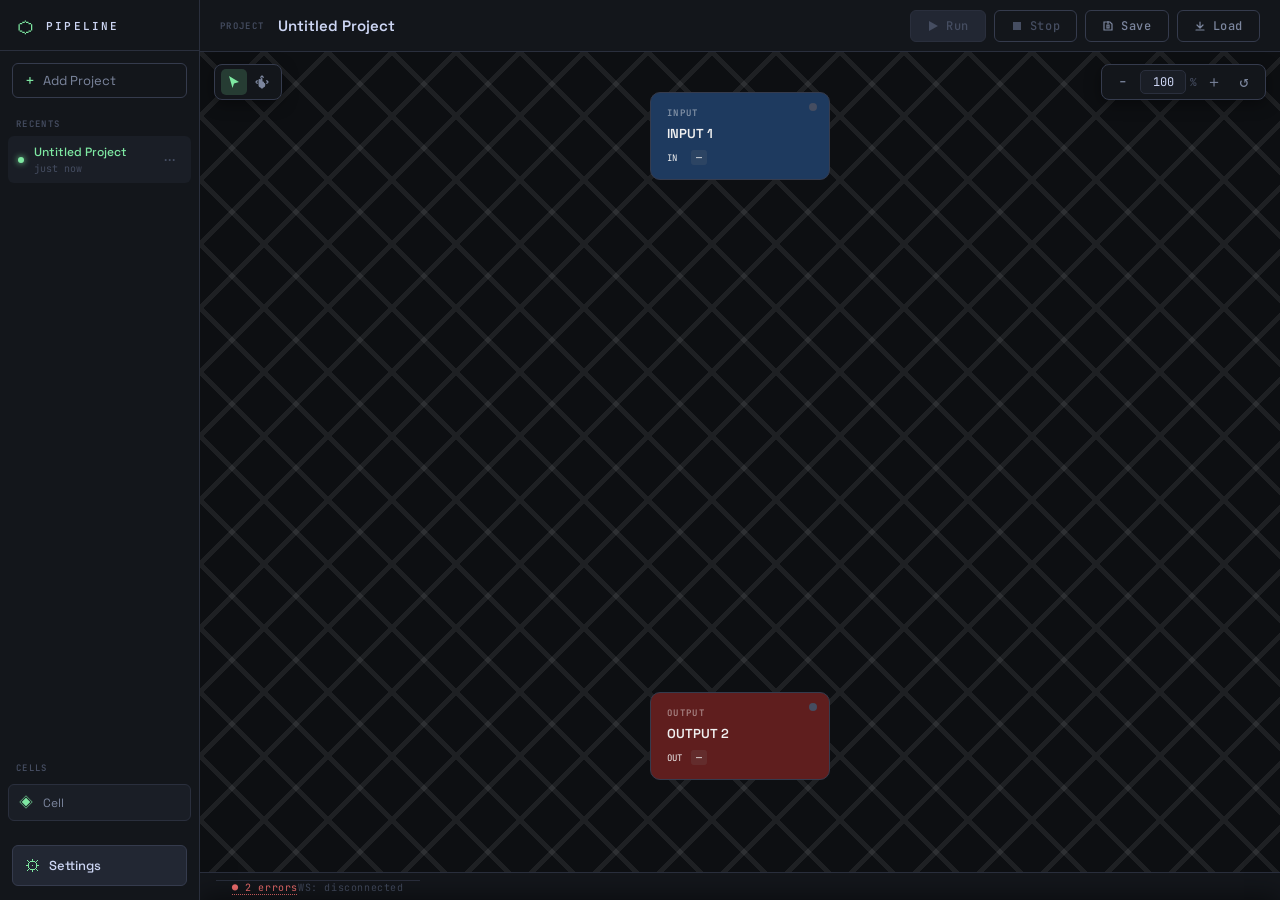
==== commit c5d89d78: "New feats: cleanup option, e2b api-key setting, human-review option, strictness setting; Debug; Modi" ====
--- a/demo_langgra3/index.html
+++ b/demo_langgra3/index.html
@@ -61,6 +61,10 @@
             <svg width="14" height="14" viewBox="0 0 14 14" fill="none"><path d="M5 9l-3 3m3-3 1-1m-1 1 1 1M8 6a3 3 0 1 0-4.24-4.24A3 3 0 0 0 8 6z" stroke="currentColor" stroke-width="1.3" stroke-linecap="round"/></svg>
             API Keys
           </button>
+          <button class="settings-tab" data-tab="strictness">
+            <svg width="14" height="14" viewBox="0 0 14 14" fill="none"><path d="M2 7h10M2 4h6M2 10h8" stroke="currentColor" stroke-width="1.3" stroke-linecap="round"/></svg>
+            Strictness
+          </button>
         </div>
 
         <div id="settings-body">
@@ -262,6 +266,20 @@
             </div>
 
             <div class="settings-section">
+              <div class="settings-section-label">E2B</div>
+              <div class="field-group">
+                <label>E2B API Key</label>
+                <div class="apikey-row">
+                  <input type="password" id="apikey-e2b" placeholder="e2b_..." autocomplete="off" spellcheck="false"/>
+                  <button class="apikey-toggle" data-target="apikey-e2b" title="Show/Hide">
+                    <svg width="14" height="14" viewBox="0 0 14 14" fill="none"><ellipse cx="7" cy="7" rx="6" ry="4" stroke="currentColor" stroke-width="1.3"/><circle cx="7" cy="7" r="2" stroke="currentColor" stroke-width="1.3"/></svg>
+                  </button>
+                </div>
+                <span class="apikey-hint">Code Interpreter 샌드박스 실행에 사용</span>
+              </div>
+            </div>
+
+            <div class="settings-section">
               <div class="settings-section-label">BACKEND URL</div>
               <div class="field-group">
                 <label>FastAPI Endpoint</label>
@@ -272,7 +290,39 @@
 
           </div>
 
-        </div>
+          <!-- ── STRICTNESS TAB ── -->
+          <div class="settings-tab-panel hidden" id="tab-strictness">
+
+            <div class="settings-section">
+              <div class="settings-section-label">HUMAN REVIEW STRICTNESS</div>
+              <div class="field-group">
+                <label>Strictness — <span id="hr-strictness-label">Low</span></label>
+                <input type="range" id="hr-strictness-slider" min="0" max="2" step="1" value="0"
+                  style="width:100%;accent-color:var(--accent)"/>
+                <div style="display:flex;justify-content:space-between;margin-top:4px">
+                  <span class="apikey-hint">Low</span>
+                  <span class="apikey-hint">Medium</span>
+                  <span class="apikey-hint">High</span>
+                </div>
+                <span class="apikey-hint" id="hr-strictness-desc">L2+ (Mutating, Network) 자동 리뷰</span>
+              </div>
+            </div>
+
+            <div class="settings-section">
+              <div class="settings-section-label">LEVEL GUIDE</div>
+              <div class="field-group">
+                <div class="apikey-hint" style="line-height:1.8">
+                  <b>L0 — Safe</b>: 순수 계산, 문자열 처리, 자료구조 변환<br>
+                  <b>L1 — I/O</b>: 파일 읽기, 환경변수 읽기, 로컬 DB 조회<br>
+                  <b>L2 — Mutating</b>: 파일 쓰기/삭제, 프로세스 실행<br>
+                  <b>L3 — Network</b>: 외부 API 호출, 소켓 통신
+                </div>
+              </div>
+            </div>
+
+          </div>
+
+        </div><!-- /settings-body -->
         </div><!-- /settings-tabs-wrap -->
       </div>
     </div>
@@ -306,11 +356,9 @@
       </header>
 
       <!-- CANVAS -->
-      <div id="canvas-wrap">
+      <div id="canvas-wrap" ondragover="event.preventDefault()" ondrop="handleDrop(event)">
         <canvas id="edge-canvas"></canvas>
-        <div id="canvas" 
-          ondragover="event.preventDefault()" 
-          ondrop="handleDrop(event)">
+        <div id="canvas">
           <!-- nodes rendered by JS -->
         </div>
         <div id="canvas-hint">← Drag cells from the left panel to begin</div>
@@ -430,6 +478,22 @@
           </div>
         </div>
 
+        <div class="field-group checkbox-group">
+          <label class="checkbox-label">
+            <input type="checkbox" id="f-cleanup" />
+            <span class="checkbox-custom"></span>
+            <span>Allow Cleanup Result</span>
+          </label>
+        </div>
+
+        <div class="field-group checkbox-group">
+          <label class="checkbox-label">
+            <input type="checkbox" id="f-force-review" />
+            <span class="checkbox-custom"></span>
+            <span>Should be Human-Reviewed</span>
+          </label>
+        </div>
+
         <div class="field-group">
           <label>Memo</label>
           <textarea id="f-memo" placeholder="사용자 참고용 메모 (프롬프트에 영향 없음)" rows="3"></textarea>
@@ -520,6 +584,70 @@
           <button id="load-cancel-btn">취소</button>
           <button id="load-confirm-btn" disabled>불러오기</button>
         </div>
+      </div>
+    </div>
+  </div>
+
+  <!-- HUMAN REVIEW POPUP -->
+  <div id="human-review-overlay" class="hidden">
+    <div id="human-review-modal">
+      <div id="hr-header">
+        <div id="hr-header-left">
+          <span id="hr-badge">⚠ HUMAN REVIEW</span>
+          <span id="hr-cell-label"></span>
+        </div>
+        <button id="hr-close">✕</button>
+      </div>
+
+      <div id="hr-body">
+        <!-- 요약 -->
+        <div id="hr-summary-block">
+          <div class="hr-section-label">AI 요약</div>
+          <div id="hr-summary"></div>
+        </div>
+
+        <!-- 신뢰도 바 -->
+        <div id="hr-confidence-block">
+          <div class="hr-conf-row">
+            <span class="hr-conf-label">AI 신뢰도</span>
+            <span id="hr-conf-value">—</span>
+          </div>
+          <div class="hr-conf-track">
+            <div id="hr-conf-fill"></div>
+          </div>
+        </div>
+
+        <!-- 항목별 검토 -->
+        <div id="hr-items-block">
+          <div class="hr-section-label">항목별 검토</div>
+          <div id="hr-items-list"></div>
+        </div>
+
+        <!-- 리스크 -->
+        <div id="hr-risks-block">
+          <div class="hr-section-label">리스크</div>
+          <div id="hr-risks-list"></div>
+        </div>
+
+        <!-- 생성된 코드 미리보기 -->
+        <div id="hr-code-block">
+          <div class="hr-section-label">생성된 코드</div>
+          <pre id="hr-code-preview"></pre>
+        </div>
+
+        <!-- 수정 요청 메시지 (재작성 선택 시 표시) -->
+        <div id="hr-rewrite-block" class="hidden">
+          <div class="hr-section-label">재작성 요청 메시지</div>
+          <textarea id="hr-rewrite-msg" placeholder="수정 방향을 구체적으로 입력하세요..."></textarea>
+        </div>
+      </div>
+
+      <!-- 액션 버튼 -->
+      <div id="hr-actions">
+        <span id="hr-actions-label">검증 결정:</span>
+        <button id="hr-btn-approve" class="hr-btn hr-btn-approve">✓ 승인</button>
+        <button id="hr-btn-rewrite" class="hr-btn hr-btn-modify">↺ 재작성 요청</button>
+        <button id="hr-btn-reject"  class="hr-btn hr-btn-reject">✕ 거절</button>
       </div>
     </div>
   </div>
@@ -549,6 +677,10 @@
   <script src="js/inspector.js"></script>
   <script src="js/edit.js"></script>
   <script src="js/settings.js"></script>
-  <script src="js/pipeline.js"></script>
+  <!-- <script src="js/pipeline.js"></script> -->
+   <script src="js/store.js"></script>
+  <script src="js/project-ui.js"></script>
+  <script src="js/runner.js"></script>
+  <script src="js/hitl.js"></script>
 </body>
 </html>
--- a/demo_langgra3/css/base.css
+++ b/demo_langgra3/css/base.css
@@ -2,6 +2,8 @@
 
 /* ── RESET & BASE ────────────────────────────── */
 *, *::before, *::after { box-sizing: border-box; margin: 0; padding: 0; }
+*, *::before, *::after { user-select: none; }
+input, textarea, [contenteditable] { user-select: text; }
 
 :root {
   --bg:        #0d0f12;
--- a/demo_langgra3/css/layout.css
+++ b/demo_langgra3/css/layout.css
@@ -368,7 +368,7 @@
   letter-spacing: 0.06em;
 }
 
-#status-validity { color: var(--accent); }
+#status-validity { color: var(--text3); }
 #status-validity.error { color: var(--red); }
 #status-validity.running { color: var(--blue); }
 
--- a/demo_langgra3/css/cell.css
+++ b/demo_langgra3/css/cell.css
@@ -182,6 +182,47 @@
 /* Applied via JS on render; these are fallback class styles */
 .cell-node[id^="node-"] { /* base */ }
 
+/* ── HUMAN REVIEW BADGE ──────────────────────── */
+.cell-review-badge {
+  position: absolute;
+  top: -8px;
+  right: -8px;
+  width: 22px;
+  height: 22px;
+  border-radius: 50%;
+  background: var(--red);
+  color: #fff;
+  font-size: 12px;
+  font-weight: 700;
+  display: flex;
+  align-items: center;
+  justify-content: center;
+  cursor: pointer;
+  z-index: 10;
+  border: 2px solid var(--bg);
+  box-shadow: 0 0 0 0 rgba(240, 101, 101, 0.5);
+  animation: review-badge-pulse 1.8s ease-in-out infinite;
+  transition: transform 0.12s, box-shadow 0.12s;
+  user-select: none;
+}
+
+.cell-review-badge:hover {
+  transform: scale(1.18);
+  box-shadow: 0 0 14px rgba(240, 101, 101, 0.55);
+  animation: none;
+}
+
+@keyframes review-badge-pulse {
+  0%, 100% { box-shadow: 0 0 0 0 rgba(240, 101, 101, 0.5); }
+  50%       { box-shadow: 0 0 0 6px rgba(240, 101, 101, 0); }
+}
+
+/* paused 상태 셀 테두리 */
+.cell-node.review-pending {
+  border-color: var(--red);
+  box-shadow: 0 0 0 1px var(--red), 0 0 16px rgba(240, 101, 101, 0.15);
+}
+
 .io-color-btn {
   width: 36px;
   height: 36px;
--- a/demo_langgra3/css/overlays.css
+++ b/demo_langgra3/css/overlays.css
@@ -541,4 +541,293 @@
   font-size: 13px;
   color: var(--accent);
   flex-shrink: 0;
-}+}
+
+/* ── HUMAN REVIEW POPUP ───────────────────────── */
+#human-review-overlay {
+  position: fixed;
+  inset: 0;
+  background: rgba(0, 0, 0, 0.72);
+  display: flex;
+  align-items: center;
+  justify-content: center;
+  z-index: 150;
+  backdrop-filter: blur(6px);
+}
+
+#human-review-modal {
+  background: var(--bg2);
+  border: 1px solid var(--border2);
+  border-radius: 12px;
+  width: 560px;
+  max-width: 94vw;
+  max-height: 82vh;
+  display: flex;
+  flex-direction: column;
+  box-shadow: 0 32px 80px rgba(0, 0, 0, 0.65);
+  overflow: hidden;
+}
+
+/* ── Header ── */
+#hr-header {
+  display: flex;
+  align-items: center;
+  justify-content: space-between;
+  padding: 16px 20px 14px;
+  border-bottom: 1px solid var(--border);
+  flex-shrink: 0;
+  background: rgba(240, 101, 101, 0.06);
+}
+
+#hr-header-left {
+  display: flex;
+  align-items: center;
+  gap: 12px;
+}
+
+#hr-badge {
+  font-family: var(--mono);
+  font-size: 10px;
+  font-weight: 600;
+  letter-spacing: 0.1em;
+  color: var(--red);
+  background: rgba(240, 101, 101, 0.12);
+  border: 1px solid rgba(240, 101, 101, 0.3);
+  padding: 3px 10px;
+  border-radius: 4px;
+}
+
+#hr-cell-label {
+  font-family: var(--mono);
+  font-size: 12px;
+  color: var(--text2);
+}
+
+#hr-close {
+  background: none;
+  border: none;
+  color: var(--text3);
+  font-size: 14px;
+  cursor: pointer;
+  padding: 2px 6px;
+  border-radius: 4px;
+  transition: color 0.12s, background 0.12s;
+  line-height: 1;
+}
+#hr-close:hover { color: var(--text); background: var(--bg4); }
+
+/* ── Body ── */
+#hr-body {
+  overflow-y: auto;
+  flex: 1;
+  padding: 18px 20px;
+  display: flex;
+  flex-direction: column;
+  gap: 16px;
+}
+
+.hr-section-label {
+  font-family: var(--mono);
+  font-size: 9px;
+  letter-spacing: 0.12em;
+  color: var(--text3);
+  text-transform: uppercase;
+  margin-bottom: 8px;
+}
+
+/* Summary */
+#hr-summary {
+  background: var(--bg3);
+  border-left: 2px solid var(--blue);
+  border-radius: 0 6px 6px 0;
+  padding: 10px 14px;
+  font-size: 13px;
+  color: var(--text2);
+  line-height: 1.75;
+}
+
+/* Confidence bar */
+#hr-confidence-block {
+  background: var(--bg3);
+  border-radius: 8px;
+  padding: 10px 14px;
+}
+
+.hr-conf-row {
+  display: flex;
+  justify-content: space-between;
+  font-size: 12px;
+  color: var(--text2);
+  margin-bottom: 8px;
+}
+
+.hr-conf-label { font-size: 12px; }
+
+#hr-conf-value {
+  font-weight: 600;
+  color: var(--text);
+}
+
+.hr-conf-track {
+  height: 5px;
+  background: var(--border2);
+  border-radius: 3px;
+  overflow: hidden;
+}
+
+#hr-conf-fill {
+  height: 100%;
+  border-radius: 3px;
+  transition: width 0.45s ease;
+  width: 0%;
+}
+
+/* Items list */
+#hr-items-list,
+#hr-risks-list {
+  display: flex;
+  flex-direction: column;
+  gap: 6px;
+}
+
+.hr-item {
+  display: grid;
+  grid-template-columns: 1fr auto;
+  gap: 10px;
+  align-items: center;
+  background: var(--bg3);
+  border-radius: 7px;
+  padding: 8px 12px;
+}
+
+.hr-item-left { display: flex; flex-direction: column; gap: 2px; }
+
+.hr-item-cat {
+  font-family: var(--mono);
+  font-size: 9px;
+  color: var(--text3);
+}
+
+.hr-item-text {
+  font-size: 13px;
+  color: var(--text);
+  line-height: 1.5;
+}
+
+.hr-tag {
+  font-size: 10px;
+  padding: 2px 8px;
+  border-radius: 10px;
+  font-weight: 500;
+  white-space: nowrap;
+  border: 0.5px solid;
+}
+
+.hr-tag-ok   { color: var(--accent); background: rgba(126,232,162,0.1); border-color: rgba(126,232,162,0.3); }
+.hr-tag-warn { color: var(--orange); background: rgba(251,146,60,0.1);  border-color: rgba(251,146,60,0.3); }
+.hr-tag-err  { color: var(--red);   background: rgba(240,101,101,0.1); border-color: rgba(240,101,101,0.3); }
+.hr-tag-info { color: var(--blue);  background: rgba(96,165,250,0.1);  border-color: rgba(96,165,250,0.3); }
+
+.hr-risk {
+  display: flex;
+  align-items: flex-start;
+  gap: 10px;
+  background: var(--bg3);
+  border-radius: 7px;
+  padding: 8px 12px;
+}
+
+.hr-risk-text {
+  font-size: 13px;
+  color: var(--text);
+  line-height: 1.5;
+  flex: 1;
+}
+
+/* Code preview */
+#hr-code-preview {
+  font-family: var(--mono);
+  font-size: 11.5px;
+  color: var(--text2);
+  background: var(--bg3);
+  border: 1px solid var(--border);
+  border-radius: 7px;
+  padding: 12px 14px;
+  line-height: 1.65;
+  max-height: 200px;
+  overflow-y: auto;
+  white-space: pre-wrap;
+  word-break: break-all;
+}
+
+/* Rewrite textarea */
+#hr-rewrite-block textarea {
+  width: 100%;
+  min-height: 80px;
+  background: var(--bg3);
+  border: 1px solid var(--border2);
+  border-radius: 7px;
+  color: var(--text);
+  font-family: var(--sans);
+  font-size: 13px;
+  padding: 10px 12px;
+  resize: vertical;
+  box-sizing: border-box;
+  line-height: 1.6;
+  outline: none;
+  transition: border-color 0.15s;
+}
+#hr-rewrite-block textarea:focus { border-color: var(--accent); }
+
+/* ── Actions ── */
+#hr-actions {
+  display: flex;
+  align-items: center;
+  gap: 8px;
+  padding: 12px 20px;
+  border-top: 1px solid var(--border);
+  background: var(--bg3);
+  flex-shrink: 0;
+  flex-wrap: wrap;
+}
+
+#hr-actions-label {
+  font-size: 11px;
+  color: var(--text3);
+  margin-right: 4px;
+}
+
+.hr-btn {
+  padding: 7px 16px;
+  border-radius: 7px;
+  font-family: var(--mono);
+  font-size: 11px;
+  font-weight: 600;
+  cursor: pointer;
+  transition: all 0.15s;
+  border: 1px solid;
+}
+
+.hr-btn-approve {
+  background: rgba(126,232,162,0.12);
+  color: var(--accent);
+  border-color: rgba(126,232,162,0.35);
+}
+.hr-btn-approve:hover {
+  background: rgba(126,232,162,0.22);
+  box-shadow: 0 0 12px rgba(126,232,162,0.25);
+}
+
+.hr-btn-modify {
+  background: rgba(251,146,60,0.1);
+  color: var(--orange);
+  border-color: rgba(251,146,60,0.3);
+}
+.hr-btn-modify:hover { background: rgba(251,146,60,0.2); }
+
+.hr-btn-reject {
+  background: rgba(240,101,101,0.1);
+  color: var(--red);
+  border-color: rgba(240,101,101,0.3);
+}
+.hr-btn-reject:hover { background: rgba(240,101,101,0.2); }
--- a/demo_langgra3/css/settings.css
+++ b/demo_langgra3/css/settings.css
@@ -8,7 +8,7 @@
   background: var(--bg4);
   border: 1px solid var(--border2);
   border-radius: 6px;
-  color: var(--text2);
+  color: var(--text);
   font-family: var(--sans);
   font-size: 13px;
   font-weight: 500;
@@ -81,10 +81,10 @@
 
 .settings-section-label {
   font-family: var(--mono);
-  font-size: 9px;
+  font-size: 11px;
   font-weight: 600;
-  letter-spacing: 0.15em;
-  color: var(--text3);
+  letter-spacing: 0.12em;
+  color: var(--text2);
   text-transform: uppercase;
 }
 
@@ -96,8 +96,8 @@
 
 .settings-hint {
   font-family: var(--mono);
-  font-size: 10px;
-  color: var(--text3);
+  font-size: 11px;
+  color: var(--text2);
 }
 
 /* Theme buttons */
@@ -550,7 +550,7 @@
   border-radius: 6px;
   border: none;
   background: transparent;
-  color: var(--text2);
+  color: var(--text);
   font-family: var(--sans);
   font-size: 13px;
   cursor: pointer;
@@ -577,6 +577,12 @@
   gap: 20px;
 }
 
+.settings-tab-panel .field-group label {
+  font-size: 12px;
+  color: var(--text);
+  font-weight: 500;
+}
+
 .settings-tab-panel::-webkit-scrollbar { width: 4px; }
 .settings-tab-panel::-webkit-scrollbar-track { background: transparent; }
 .settings-tab-panel::-webkit-scrollbar-thumb { background: var(--border2); border-radius: 2px; }
@@ -612,8 +618,8 @@
 
 .apikey-hint {
   font-family: var(--mono);
-  font-size: 10px;
-  color: var(--text3);
+  font-size: 11px;
+  color: var(--text2);
   margin-top: 4px;
   display: block;
 }
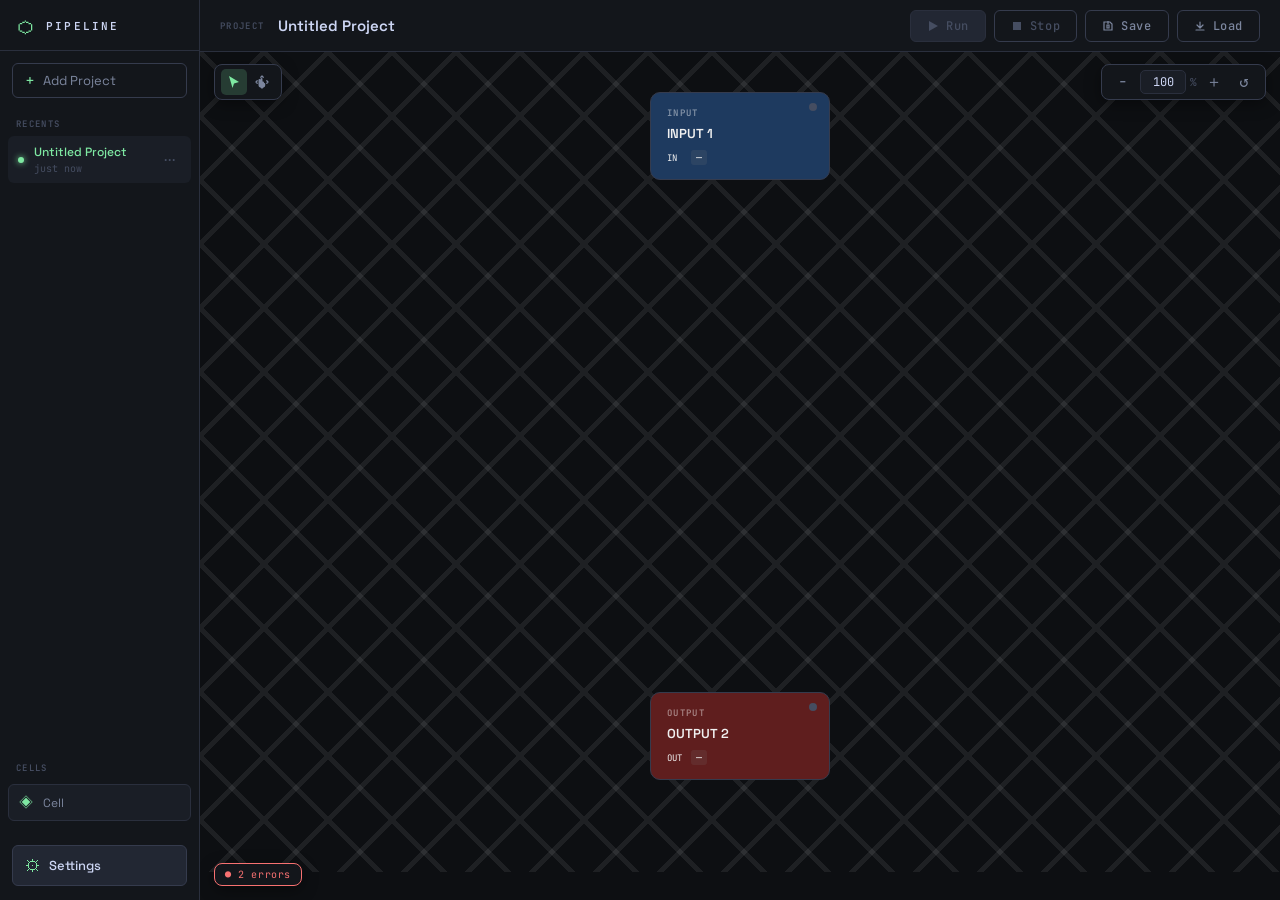
==== commit 202caea5: "Modify: Error log button design" ====
--- a/demo_langgra3/index.html
+++ b/demo_langgra3/index.html
@@ -387,15 +387,7 @@
         </div>
       </div>
 
-      <!-- STATUS BAR -->
-      <div id="statusbar">
-      <!-- STATUS BAR -->
-      <div id="statusbar">
-        <button id="status-validity" class="status-validity-btn">● Ready</button>
-        <span id="status-ws">WS: disconnected</span>
-      </div>
-
-      <!-- ERROR SLIDE PANEL -->
+      <!-- ERROR SLIDE PANEL (캔버스 위에서 올라옴) -->
       <div id="error-panel">
         <div id="error-panel-header">
           <span id="error-panel-title">ERRORS</span>
@@ -403,7 +395,11 @@
         </div>
         <ul id="error-panel-list"></ul>
       </div>
-    </div>
+
+      <!-- ERROR LOG BUTTON (캔버스 좌하단) -->
+      <div id="error-log-btn-wrap">
+        <button id="status-validity" class="status-validity-btn">● Ready</button>
+      </div>
 
     <!-- RIGHT PANEL -->
     <aside id="inspector" class="closed">
--- a/demo_langgra3/css/layout.css
+++ b/demo_langgra3/css/layout.css
@@ -354,66 +354,70 @@
 
 #canvas-hint.hidden { opacity: 0; }
 
-/* ── STATUSBAR ───────────────────────────────── */
-#statusbar {
-  display: flex;
-  align-items: center;
-  justify-content: space-between;
-  padding: 0 16px;
+/* ── ERROR LOG BUTTON (캔버스 좌하단) ────────── */
+#error-log-btn-wrap {
+  position: absolute;
+  bottom: 14px;
+  left: 14px;
+  z-index: 52;
+}
+
+#status-validity {
+  display: flex;
+  align-items: center;
+  gap: 6px;
+  padding: 4px 10px;
   background: var(--bg2);
-  border-top: 1px solid var(--border);
-  font-family: var(--mono);
-  font-size: 10px;
-  color: var(--text3);
-  letter-spacing: 0.06em;
-}
-
-#status-validity { color: var(--text3); }
-#status-validity.error { color: var(--red); }
-#status-validity.running { color: var(--blue); }
-
-/* status-validity가 error일 때 클릭 가능한 버튼처럼 */
-/* status-validity가 error일 때 클릭 가능한 버튼처럼 */
-.status-validity-btn {
-  background: none;
-  border: none;
-  padding: 0;
+  border: 1px solid var(--border2);
+  border-radius: 8px;
+  color: var(--text3);
   font-family: var(--mono);
   font-size: 10px;
   letter-spacing: 0.06em;
-  color: inherit;
-  cursor: default;
+  cursor: pointer;
+  box-shadow: 0 4px 16px rgba(0,0,0,0.4);
+  transition: all 0.15s;
   outline: none;
 }
-.status-validity-btn:focus,
-.status-validity-btn:focus-visible {
-  background: none;
-  outline: none;
-  box-shadow: none;
-}
-.status-validity-btn.error {
-  cursor: pointer;
-  text-decoration: underline dotted;
-  text-underline-offset: 3px;
-}
-.status-validity-btn.error:hover { opacity: 0.8; }
+#status-validity:hover {
+  background: var(--bg4);
+  color: var(--text);
+}
+#status-validity.error {
+  color: var(--red);
+  border-color: var(--red);
+}
+#status-validity.error:hover {
+  background: rgba(248,113,113,0.1);
+}
+#status-validity.running {
+  color: var(--blue);
+}
+
 /* ── ERROR SLIDE PANEL ────────────────────────── */
 #error-panel {
   position: absolute;
-  bottom: 0;
-  left: 0;
-  right: 0;
-  z-index: 50;
+  bottom: 50px;
+  left: 14px;
+  width: 360px;
+  z-index: 51;
   background: var(--bg2);
-  border-top: 1px solid var(--red);
+  border: 1px solid var(--red);
+  border-radius: 10px;
   box-shadow: 0 -4px 24px rgba(0,0,0,0.5);
-  transform: translateY(100%);
-  transition: transform 0.28s cubic-bezier(0.4, 0, 0.2, 1);
+  transform: translateY(16px);
+  opacity: 0;
+  pointer-events: none;
+  transition: transform 0.22s cubic-bezier(0.4, 0, 0.2, 1), opacity 0.22s;
   max-height: 40vh;
   display: flex;
   flex-direction: column;
 }
-#error-panel.open { transform: translateY(0); }
+#error-panel.open {
+  transform: translateY(0);
+  opacity: 1;
+  pointer-events: auto;
+}
 
 #error-panel-header {
   display: flex;
@@ -471,7 +475,7 @@
   margin-top: 1px;
 }
 
-/* error-panel의 absolute 기준점 */
+/* error-panel · error-log-btn의 absolute 기준점 */
 #main { position: relative; }
 
 /* ── ZOOM CONTROLS ────────────────────────────── */
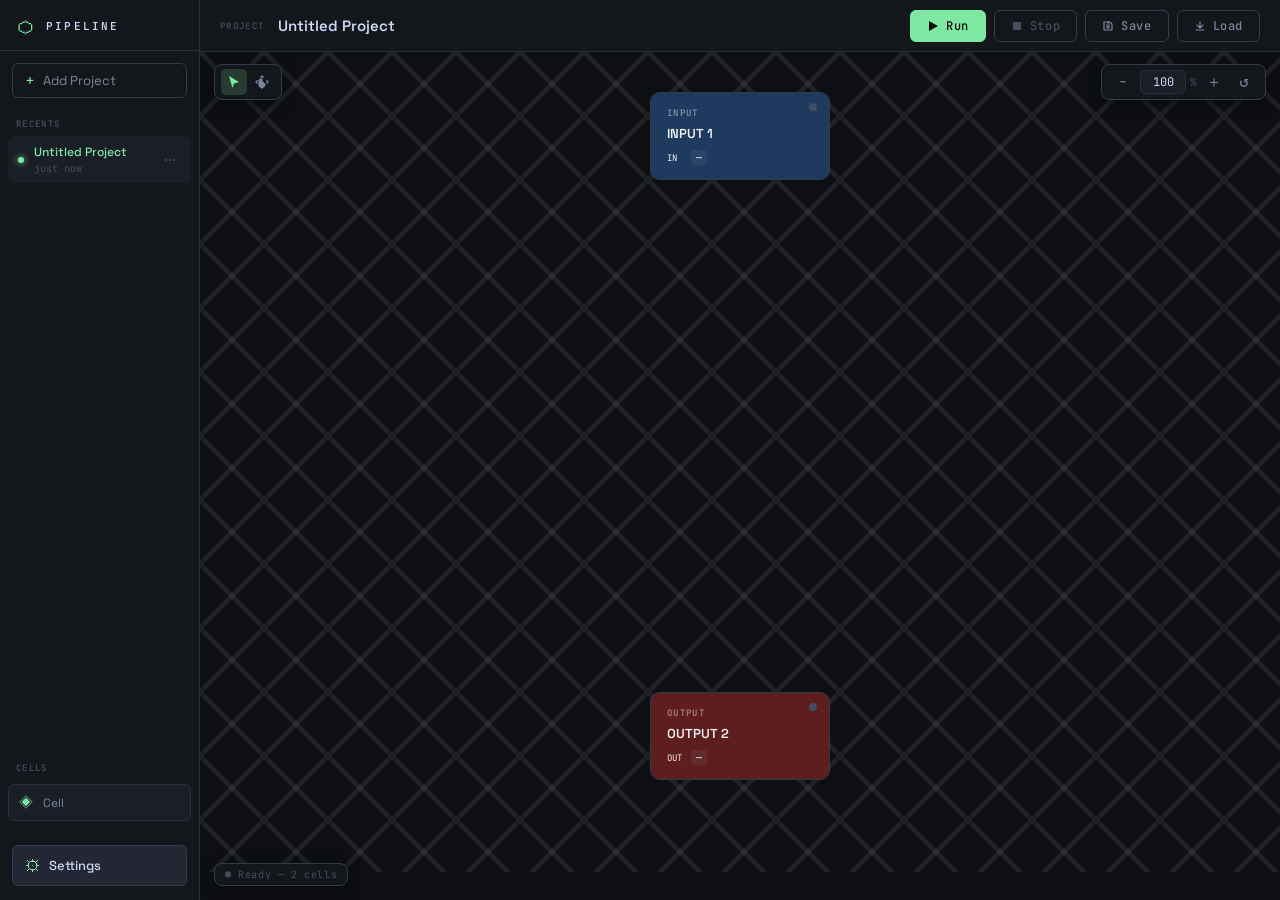
==== commit 2d66bbfb: "Fix: I/O schema" ====
--- a/demo_langgra3/index.html
+++ b/demo_langgra3/index.html
@@ -26,9 +26,7 @@
       </button>
 
       <div class="sidebar-section-label">RECENTS</div>
-      <ul id="recent-list">
-        <!-- populated by pipeline.js from localStorage -->
-      </ul>
+      <ul id="recent-list"></ul>
 
       <div class="sidebar-section-label" style="margin-top:auto;">CELLS</div>
       <div id="cell-palette">
@@ -51,7 +49,7 @@
           <span id="settings-title">Settings</span>
           <button id="settings-close">✕</button>
         </div>
-                <div id="settings-tabs-wrap">
+        <div id="settings-tabs-wrap">
         <div id="settings-tabs">
           <button class="settings-tab active" data-tab="general">
             <svg width="14" height="14" viewBox="0 0 14 14" fill="none"><circle cx="7" cy="7" r="5.5" stroke="currentColor" stroke-width="1.3"/><path d="M7 4v3l2 1" stroke="currentColor" stroke-width="1.3" stroke-linecap="round"/></svg>
@@ -72,45 +70,25 @@
           <!-- ── GENERAL TAB ── -->
           <div class="settings-tab-panel active" id="tab-general">
 
-
-          <!-- THEME -->
           <div class="settings-section">
             <div class="settings-section-label">THEME</div>
             <div class="settings-row theme-toggle-row">
-              <button class="theme-btn active" data-theme="dark">
-                <span class="theme-preview dark-preview"></span>
-                Dark
-              </button>
-              <button class="theme-btn" data-theme="light">
-                <span class="theme-preview light-preview"></span>
-                Light
-              </button>
-            </div>
-          </div>
-
-          <!-- BACKGROUND PATTERN -->
+              <button class="theme-btn active" data-theme="dark"><span class="theme-preview dark-preview"></span>Dark</button>
+              <button class="theme-btn" data-theme="light"><span class="theme-preview light-preview"></span>Light</button>
+            </div>
+          </div>
+
           <div class="settings-section">
             <div class="settings-section-label">BACKGROUND PATTERN</div>
             <div class="settings-row pattern-row">
-              <button class="pattern-btn active" data-pattern="cross" title="X 무늬">
-                <svg width="32" height="32" viewBox="0 0 32 32"><line x1="4" y1="4" x2="28" y2="28" stroke="currentColor" stroke-width="1.5"/><line x1="28" y1="4" x2="4" y2="28" stroke="currentColor" stroke-width="1.5"/></svg>
-              </button>
-              <button class="pattern-btn" data-pattern="dots" title="점 무늬">
-                <svg width="32" height="32" viewBox="0 0 32 32"><circle cx="8" cy="8" r="2" fill="currentColor"/><circle cx="24" cy="8" r="2" fill="currentColor"/><circle cx="8" cy="24" r="2" fill="currentColor"/><circle cx="24" cy="24" r="2" fill="currentColor"/></svg>
-              </button>
-              <button class="pattern-btn" data-pattern="grid" title="격자 무늬">
-                <svg width="32" height="32" viewBox="0 0 32 32"><path d="M0 8h32M0 16h32M0 24h32M8 0v32M16 0v32M24 0v32" stroke="currentColor" stroke-width="1" opacity="0.6"/></svg>
-              </button>
-              <button class="pattern-btn" data-pattern="diagonal" title="+ 무늬">
-                <svg width="32" height="32" viewBox="0 0 32 32"><line x1="8" y1="4" x2="8" y2="12" stroke="currentColor" stroke-width="1.5" stroke-linecap="round"/><line x1="4" y1="8" x2="12" y2="8" stroke="currentColor" stroke-width="1.5" stroke-linecap="round"/><line x1="24" y1="4" x2="24" y2="12" stroke="currentColor" stroke-width="1.5" stroke-linecap="round"/><line x1="20" y1="8" x2="28" y2="8" stroke="currentColor" stroke-width="1.5" stroke-linecap="round"/><line x1="8" y1="20" x2="8" y2="28" stroke="currentColor" stroke-width="1.5" stroke-linecap="round"/><line x1="4" y1="24" x2="12" y2="24" stroke="currentColor" stroke-width="1.5" stroke-linecap="round"/><line x1="24" y1="20" x2="24" y2="28" stroke="currentColor" stroke-width="1.5" stroke-linecap="round"/><line x1="20" y1="24" x2="28" y2="24" stroke="currentColor" stroke-width="1.5" stroke-linecap="round"/></svg>
-              </button>
-              <button class="pattern-btn" data-pattern="none" title="없음">
-                <svg width="32" height="32" viewBox="0 0 32 32"><line x1="4" y1="28" x2="28" y2="4" stroke="currentColor" stroke-width="1.5" opacity="0.4"/></svg>
-              </button>
-            </div>
-          </div>
-
-          <!-- CELL THEME -->
+              <button class="pattern-btn active" data-pattern="cross" title="X 무늬"><svg width="32" height="32" viewBox="0 0 32 32"><line x1="4" y1="4" x2="28" y2="28" stroke="currentColor" stroke-width="1.5"/><line x1="28" y1="4" x2="4" y2="28" stroke="currentColor" stroke-width="1.5"/></svg></button>
+              <button class="pattern-btn" data-pattern="dots" title="점 무늬"><svg width="32" height="32" viewBox="0 0 32 32"><circle cx="8" cy="8" r="2" fill="currentColor"/><circle cx="24" cy="8" r="2" fill="currentColor"/><circle cx="8" cy="24" r="2" fill="currentColor"/><circle cx="24" cy="24" r="2" fill="currentColor"/></svg></button>
+              <button class="pattern-btn" data-pattern="grid" title="격자 무늬"><svg width="32" height="32" viewBox="0 0 32 32"><path d="M0 8h32M0 16h32M0 24h32M8 0v32M16 0v32M24 0v32" stroke="currentColor" stroke-width="1" opacity="0.6"/></svg></button>
+              <button class="pattern-btn" data-pattern="diagonal" title="+ 무늬"><svg width="32" height="32" viewBox="0 0 32 32"><line x1="8" y1="4" x2="8" y2="12" stroke="currentColor" stroke-width="1.5" stroke-linecap="round"/><line x1="4" y1="8" x2="12" y2="8" stroke="currentColor" stroke-width="1.5" stroke-linecap="round"/><line x1="24" y1="4" x2="24" y2="12" stroke="currentColor" stroke-width="1.5" stroke-linecap="round"/><line x1="20" y1="8" x2="28" y2="8" stroke="currentColor" stroke-width="1.5" stroke-linecap="round"/><line x1="8" y1="20" x2="8" y2="28" stroke="currentColor" stroke-width="1.5" stroke-linecap="round"/><line x1="4" y1="24" x2="12" y2="24" stroke="currentColor" stroke-width="1.5" stroke-linecap="round"/><line x1="24" y1="20" x2="24" y2="28" stroke="currentColor" stroke-width="1.5" stroke-linecap="round"/><line x1="20" y1="24" x2="28" y2="24" stroke="currentColor" stroke-width="1.5" stroke-linecap="round"/></svg></button>
+              <button class="pattern-btn" data-pattern="none" title="없음"><svg width="32" height="32" viewBox="0 0 32 32"><line x1="4" y1="28" x2="28" y2="4" stroke="currentColor" stroke-width="1.5" opacity="0.4"/></svg></button>
+            </div>
+          </div>
+
           <div class="settings-section">
             <div class="settings-section-label">CELL COLOR</div>
             <div class="settings-row cell-color-row" id="cell-color-row">
@@ -121,11 +99,10 @@
               <button class="cell-color-btn" data-color="#2e2218" style="--swatch:#2e2218;" title="Mocha"><span class="color-swatch"></span></button>
               <button class="cell-color-btn" data-color="#1f2937" style="--swatch:#1f2937;" title="Slate"><span class="color-swatch"></span></button>
               <button class="cell-color-btn" data-color="#ffffff" style="--swatch:#ffffff;" title="White"><span class="color-swatch"></span></button>
-              <button class="cell-color-btn rainbow-picker-btn"  data-picker="cell-color-custom" title="Custom"><span class="rainbow-swatch"></span></button>
-            </div>
-          </div>
-
-          <!-- I/O CELL COLORS -->
+              <button class="cell-color-btn rainbow-picker-btn" data-picker="cell-color-custom" title="Custom"><span class="rainbow-swatch"></span></button>
+            </div>
+          </div>
+
           <div class="settings-section">
             <div class="settings-section-label">INPUT CELL COLOR</div>
             <div class="settings-row cell-color-row">
@@ -154,7 +131,6 @@
             </div>
           </div>
 
-          <!-- CELL FONT -->
           <div class="settings-section">
             <div class="settings-section-label">CELL FONT</div>
             <div class="settings-row" style="gap:8px; flex-wrap:wrap; align-items:center;">
@@ -202,19 +178,12 @@
             </div>
           </div>
 
-          <!-- CELL SHAPE -->
           <div class="settings-section">
             <div class="settings-section-label">CELL SHAPE</div>
             <div class="settings-row cell-shape-row">
-              <button class="cell-shape-btn active" data-radius="10" title="Rounded">
-                <svg width="36" height="24" viewBox="0 0 36 24"><rect x="2" y="2" width="32" height="20" rx="6" fill="none" stroke="currentColor" stroke-width="1.5"/></svg>
-              </button>
-              <button class="cell-shape-btn" data-radius="2" title="Square">
-                <svg width="36" height="24" viewBox="0 0 36 24"><rect x="2" y="2" width="32" height="20" rx="1" fill="none" stroke="currentColor" stroke-width="1.5"/></svg>
-              </button>
-              <button class="cell-shape-btn" data-radius="12" title="Pill">
-                <svg width="36" height="24" viewBox="0 0 36 24"><rect x="2" y="2" width="32" height="20" rx="10" fill="none" stroke="currentColor" stroke-width="1.5"/></svg>
-              </button>
+              <button class="cell-shape-btn active" data-radius="10" title="Rounded"><svg width="36" height="24" viewBox="0 0 36 24"><rect x="2" y="2" width="32" height="20" rx="6" fill="none" stroke="currentColor" stroke-width="1.5"/></svg></button>
+              <button class="cell-shape-btn" data-radius="2" title="Square"><svg width="36" height="24" viewBox="0 0 36 24"><rect x="2" y="2" width="32" height="20" rx="1" fill="none" stroke="currentColor" stroke-width="1.5"/></svg></button>
+              <button class="cell-shape-btn" data-radius="12" title="Pill"><svg width="36" height="24" viewBox="0 0 36 24"><rect x="2" y="2" width="32" height="20" rx="10" fill="none" stroke="currentColor" stroke-width="1.5"/></svg></button>
             </div>
           </div>
 
@@ -222,63 +191,50 @@
 
           <!-- ── API KEYS TAB ── -->
           <div class="settings-tab-panel hidden" id="tab-apikeys">
-
             <div class="settings-section">
               <div class="settings-section-label">ANTHROPIC</div>
               <div class="field-group">
                 <label>API Key</label>
                 <div class="apikey-row">
                   <input type="password" id="apikey-anthropic" placeholder="sk-ant-..." autocomplete="off" spellcheck="false"/>
-                  <button class="apikey-toggle" data-target="apikey-anthropic" title="Show/Hide">
-                    <svg width="14" height="14" viewBox="0 0 14 14" fill="none"><ellipse cx="7" cy="7" rx="6" ry="4" stroke="currentColor" stroke-width="1.3"/><circle cx="7" cy="7" r="2" stroke="currentColor" stroke-width="1.3"/></svg>
-                  </button>
+                  <button class="apikey-toggle" data-target="apikey-anthropic" title="Show/Hide"><svg width="14" height="14" viewBox="0 0 14 14" fill="none"><ellipse cx="7" cy="7" rx="6" ry="4" stroke="currentColor" stroke-width="1.3"/><circle cx="7" cy="7" r="2" stroke="currentColor" stroke-width="1.3"/></svg></button>
                 </div>
                 <span class="apikey-hint">Claude models (claude-sonnet-4-6, claude-opus-4-6 …)</span>
               </div>
             </div>
-
             <div class="settings-section">
               <div class="settings-section-label">GOOGLE</div>
               <div class="field-group">
                 <label>API Key</label>
                 <div class="apikey-row">
                   <input type="password" id="apikey-google" placeholder="AIza..." autocomplete="off" spellcheck="false"/>
-                  <button class="apikey-toggle" data-target="apikey-google" title="Show/Hide">
-                    <svg width="14" height="14" viewBox="0 0 14 14" fill="none"><ellipse cx="7" cy="7" rx="6" ry="4" stroke="currentColor" stroke-width="1.3"/><circle cx="7" cy="7" r="2" stroke="currentColor" stroke-width="1.3"/></svg>
-                  </button>
+                  <button class="apikey-toggle" data-target="apikey-google" title="Show/Hide"><svg width="14" height="14" viewBox="0 0 14 14" fill="none"><ellipse cx="7" cy="7" rx="6" ry="4" stroke="currentColor" stroke-width="1.3"/><circle cx="7" cy="7" r="2" stroke="currentColor" stroke-width="1.3"/></svg></button>
                 </div>
                 <span class="apikey-hint">Gemini models (gemini-2.0-flash …)</span>
               </div>
             </div>
-
             <div class="settings-section">
               <div class="settings-section-label">OPENAI</div>
               <div class="field-group">
                 <label>API Key</label>
                 <div class="apikey-row">
                   <input type="password" id="apikey-openai" placeholder="sk-..." autocomplete="off" spellcheck="false"/>
-                  <button class="apikey-toggle" data-target="apikey-openai" title="Show/Hide">
-                    <svg width="14" height="14" viewBox="0 0 14 14" fill="none"><ellipse cx="7" cy="7" rx="6" ry="4" stroke="currentColor" stroke-width="1.3"/><circle cx="7" cy="7" r="2" stroke="currentColor" stroke-width="1.3"/></svg>
-                  </button>
+                  <button class="apikey-toggle" data-target="apikey-openai" title="Show/Hide"><svg width="14" height="14" viewBox="0 0 14 14" fill="none"><ellipse cx="7" cy="7" rx="6" ry="4" stroke="currentColor" stroke-width="1.3"/><circle cx="7" cy="7" r="2" stroke="currentColor" stroke-width="1.3"/></svg></button>
                 </div>
                 <span class="apikey-hint">GPT models (gpt-4o …)</span>
               </div>
             </div>
-
             <div class="settings-section">
               <div class="settings-section-label">E2B</div>
               <div class="field-group">
                 <label>E2B API Key</label>
                 <div class="apikey-row">
                   <input type="password" id="apikey-e2b" placeholder="e2b_..." autocomplete="off" spellcheck="false"/>
-                  <button class="apikey-toggle" data-target="apikey-e2b" title="Show/Hide">
-                    <svg width="14" height="14" viewBox="0 0 14 14" fill="none"><ellipse cx="7" cy="7" rx="6" ry="4" stroke="currentColor" stroke-width="1.3"/><circle cx="7" cy="7" r="2" stroke="currentColor" stroke-width="1.3"/></svg>
-                  </button>
+                  <button class="apikey-toggle" data-target="apikey-e2b" title="Show/Hide"><svg width="14" height="14" viewBox="0 0 14 14" fill="none"><ellipse cx="7" cy="7" rx="6" ry="4" stroke="currentColor" stroke-width="1.3"/><circle cx="7" cy="7" r="2" stroke="currentColor" stroke-width="1.3"/></svg></button>
                 </div>
                 <span class="apikey-hint">Code Interpreter 샌드박스 실행에 사용</span>
               </div>
             </div>
-
             <div class="settings-section">
               <div class="settings-section-label">BACKEND URL</div>
               <div class="field-group">
@@ -287,18 +243,15 @@
                 <span class="apikey-hint">Python 백엔드 서버 주소</span>
               </div>
             </div>
-
           </div>
 
           <!-- ── STRICTNESS TAB ── -->
           <div class="settings-tab-panel hidden" id="tab-strictness">
-
             <div class="settings-section">
               <div class="settings-section-label">HUMAN REVIEW STRICTNESS</div>
               <div class="field-group">
                 <label>Strictness — <span id="hr-strictness-label">Low</span></label>
-                <input type="range" id="hr-strictness-slider" min="0" max="2" step="1" value="0"
-                  style="width:100%;accent-color:var(--accent)"/>
+                <input type="range" id="hr-strictness-slider" min="0" max="2" step="1" value="0" style="width:100%;accent-color:var(--accent)"/>
                 <div style="display:flex;justify-content:space-between;margin-top:4px">
                   <span class="apikey-hint">Low</span>
                   <span class="apikey-hint">Medium</span>
@@ -307,7 +260,6 @@
                 <span class="apikey-hint" id="hr-strictness-desc">L2+ (Mutating, Network) 자동 리뷰</span>
               </div>
             </div>
-
             <div class="settings-section">
               <div class="settings-section-label">LEVEL GUIDE</div>
               <div class="field-group">
@@ -319,7 +271,25 @@
                 </div>
               </div>
             </div>
-
+            <div class="settings-section">
+              <div class="settings-section-label">CODE REVIEW</div>
+              <div class="field-group">
+                <label>Max Retries</label>
+                <input type="range" id="max-retries-slider" min="0" max="4" step="1" value="0" style="width:100%;accent-color:var(--accent)"/>
+                <div class="retry-labels-row">
+                  <span class="retry-label">3</span>
+                  <span class="retry-label">5</span>
+                  <span class="retry-label">10</span>
+                  <span class="retry-label">20</span>
+                  <span class="retry-label" style="text-align: right;">No<br>Limit</span>
+                </div>
+                <div class="retry-input-row">
+                  <span class="apikey-hint">직접 입력:</span>
+                  <input type="number" id="max-retries-input" min="1" value="3" class="retry-number-input"/>
+                </div>
+                <span class="apikey-hint" id="max-retries-desc">LLM 코드 생성 최대 재시도 횟수</span>
+              </div>
+            </div>
           </div>
 
         </div><!-- /settings-body -->
@@ -358,26 +328,17 @@
       <!-- CANVAS -->
       <div id="canvas-wrap" ondragover="event.preventDefault()" ondrop="handleDrop(event)">
         <canvas id="edge-canvas"></canvas>
-        <div id="canvas">
-          <!-- nodes rendered by JS -->
-        </div>
+        <div id="canvas"></div>
         <div id="canvas-hint">← Drag cells from the left panel to begin</div>
         <div id="cell-tooltip" class="hidden"></div>
-        <!-- TOOL TRAY -->
         <div id="tool-tray">
           <button id="tool-cursor" class="tool-btn active" title="Select / Move nodes">
-            <svg width="14" height="14" viewBox="0 0 14 14" fill="none" xmlns="http://www.w3.org/2000/svg">
-              <path d="M2 1 L12 7 L7 8.5 L5.5 13 Z" fill="currentColor"/>
-            </svg>
+            <svg width="14" height="14" viewBox="0 0 14 14" fill="none"><path d="M2 1 L12 7 L7 8.5 L5.5 13 Z" fill="currentColor"/></svg>
           </button>
           <button id="tool-pan" class="tool-btn" title="Pan canvas">
-            <svg width="14" height="14" viewBox="0 0 14 14" fill="none" xmlns="http://www.w3.org/2000/svg">
-              <path d="M7 1L5.8 2.2M7 1L8.2 2.2M7 13L5.8 11.8M7 13L8.2 11.8M1 7L2.2 5.8M1 7L2.2 8.2M13 7L11.8 5.8M13 7L11.8 8.2" stroke="currentColor" stroke-width="1.3" stroke-linecap="round"/>
-              <path d="M5.5 4a1 1 0 011-1 1 1 0 011 1v2.5h.5a1 1 0 011 1v.5h.25a1 1 0 011 1V10a2.5 2.5 0 01-2.5 2.5H6A2.5 2.5 0 013.5 10V5a1 1 0 011-1 1 1 0 011 1z" fill="currentColor"/>
-            </svg>
-          </button>
-        </div>
-        <!-- ZOOM CONTROLS -->
+            <svg width="14" height="14" viewBox="0 0 14 14" fill="none"><path d="M7 1L5.8 2.2M7 1L8.2 2.2M7 13L5.8 11.8M7 13L8.2 11.8M1 7L2.2 5.8M1 7L2.2 8.2M13 7L11.8 5.8M13 7L11.8 8.2" stroke="currentColor" stroke-width="1.3" stroke-linecap="round"/><path d="M5.5 4a1 1 0 011-1 1 1 0 011 1v2.5h.5a1 1 0 011 1v.5h.25a1 1 0 011 1V10a2.5 2.5 0 01-2.5 2.5H6A2.5 2.5 0 013.5 10V5a1 1 0 011-1 1 1 0 011 1z" fill="currentColor"/></svg>
+          </button>
+        </div>
         <div id="zoom-bar">
           <button id="zoom-out" title="축소">−</button>
           <input id="zoom-pct" type="number" value="100" min="30" max="250" title="줌 %"/>
@@ -387,7 +348,7 @@
         </div>
       </div>
 
-      <!-- ERROR SLIDE PANEL (캔버스 위에서 올라옴) -->
+      <!-- ERROR PANEL -->
       <div id="error-panel">
         <div id="error-panel-header">
           <span id="error-panel-title">ERRORS</span>
@@ -396,7 +357,6 @@
         <ul id="error-panel-list"></ul>
       </div>
 
-      <!-- ERROR LOG BUTTON (캔버스 좌하단) -->
       <div id="error-log-btn-wrap">
         <button id="status-validity" class="status-validity-btn">● Ready</button>
       </div>
@@ -408,7 +368,6 @@
         <button id="inspector-close">✕</button>
       </div>
 
-      <!-- TABS -->
       <div id="inspector-tabs">
         <button class="inspector-tab active" data-tab="config">Config</button>
         <button class="inspector-tab" data-tab="result">Result</button>
@@ -437,25 +396,17 @@
             <span style="font-size:11px; color:var(--text3); margin-top:4px; display:block;">ollama list 에서 확인한 모델명을 입력하세요</span>
           </div>
         </div>
+
+        <!-- I/O Schema 버튼 (Type 텍스트 필드 제거, Schema 버튼만) -->
         <div class="field-row" id="f-row-types">
-          <div class="field-group" id="f-group-input-type">
-            <label>Input Type <span class="required">*</span></label>
-            <input type="text" id="f-input-type" placeholder="e.g. VideoFile" />
-          </div>
-          <div class="field-group" id="f-group-output-type">
-            <label>Output Type <span class="required">*</span></label>
-            <input type="text" id="f-output-type" placeholder="e.g. TextFile" />
-          </div>
-        </div>
-
-        <div class="field-group" id="f-group-input-desc">
-          <label>Input Description <span class="required">*</span></label>
-          <textarea id="f-input-desc" placeholder="Describe what this cell receives..." rows="2"></textarea>
-        </div>
-
-        <div class="field-group" id="f-group-output-desc">
-          <label>Output Description <span class="required">*</span></label>
-          <textarea id="f-output-desc" placeholder="Describe what this cell produces..." rows="2"></textarea>
+          <div class="field-group" id="f-group-input-schema">
+            <label>Input Schema</label>
+            <button type="button" class="schema-btn schema-btn-full" id="btn-schema-input" title="JSON Schema 정의">{ } Define Input Schema</button>
+          </div>
+          <div class="field-group" id="f-group-output-schema">
+            <label>Output Schema</label>
+            <button type="button" class="schema-btn schema-btn-full" id="btn-schema-output" title="JSON Schema 정의">{ } Define Output Schema</button>
+          </div>
         </div>
 
         <div class="field-group">
@@ -520,6 +471,12 @@
           </div>
           <pre id="result-schema" class="result-code-block"></pre>
         </div>
+        <div class="result-section" id="result-assertion" style="display:none;">
+          <div class="result-section-header">
+            <span class="result-section-label">I/O Assertion</span>
+          </div>
+          <div id="result-assertion-list"></div>
+        </div>
       </div>
     </aside>  </div>
 
@@ -532,10 +489,8 @@
     </div>
   </div>
 
-  <!-- CONTEXT MENU -->
   <div id="ctx-menu"></div>
 
-  <!-- CONFIRM DIALOG -->
   <div id="confirm-overlay" class="hidden">
     <div id="confirm-modal">
       <div id="confirm-title"></div>
@@ -547,15 +502,12 @@
     </div>
   </div>
 
-  <!-- LOAD PROJECT POPUP -->
   <div id="load-overlay" class="hidden">
     <div id="load-modal">
       <div id="load-header">
         <span id="load-title">Load Project</span>
         <button id="load-close">✕</button>
       </div>
-
-      <!-- 드래그 앤 드롭 존 -->
       <div id="load-dropzone">
         <div id="load-dropzone-inner">
           <span id="load-drop-icon">⬆</span>
@@ -564,14 +516,11 @@
           <input type="file" id="load-file-input" accept=".json" multiple style="display:none" />
         </div>
       </div>
-
       <div id="load-search-wrap">
         <input id="load-search" type="text" placeholder="프로젝트 검색..." spellcheck="false" />
       </div>
       <div id="load-list-wrap">
-        <ul id="load-file-list">
-          <!-- populated by js -->
-        </ul>
+        <ul id="load-file-list"></ul>
         <div id="load-empty">저장된 프로젝트가 없습니다.<br><span id="load-empty-sub">위에서 파일을 추가해보세요.</span></div>
       </div>
       <div id="load-footer">
@@ -594,51 +543,20 @@
         </div>
         <button id="hr-close">✕</button>
       </div>
-
       <div id="hr-body">
-        <!-- 요약 -->
-        <div id="hr-summary-block">
-          <div class="hr-section-label">AI 요약</div>
-          <div id="hr-summary"></div>
-        </div>
-
-        <!-- 신뢰도 바 -->
+        <div id="hr-summary-block"><div class="hr-section-label">AI 요약</div><div id="hr-summary"></div></div>
         <div id="hr-confidence-block">
-          <div class="hr-conf-row">
-            <span class="hr-conf-label">AI 신뢰도</span>
-            <span id="hr-conf-value">—</span>
-          </div>
-          <div class="hr-conf-track">
-            <div id="hr-conf-fill"></div>
-          </div>
-        </div>
-
-        <!-- 항목별 검토 -->
-        <div id="hr-items-block">
-          <div class="hr-section-label">항목별 검토</div>
-          <div id="hr-items-list"></div>
-        </div>
-
-        <!-- 리스크 -->
-        <div id="hr-risks-block">
-          <div class="hr-section-label">리스크</div>
-          <div id="hr-risks-list"></div>
-        </div>
-
-        <!-- 생성된 코드 미리보기 -->
-        <div id="hr-code-block">
-          <div class="hr-section-label">생성된 코드</div>
-          <pre id="hr-code-preview"></pre>
-        </div>
-
-        <!-- 수정 요청 메시지 (재작성 선택 시 표시) -->
+          <div class="hr-conf-row"><span class="hr-conf-label">AI 신뢰도</span><span id="hr-conf-value">—</span></div>
+          <div class="hr-conf-track"><div id="hr-conf-fill"></div></div>
+        </div>
+        <div id="hr-items-block"><div class="hr-section-label">항목별 검토</div><div id="hr-items-list"></div></div>
+        <div id="hr-risks-block"><div class="hr-section-label">리스크</div><div id="hr-risks-list"></div></div>
+        <div id="hr-code-block"><div class="hr-section-label">생성된 코드</div><pre id="hr-code-preview"></pre></div>
         <div id="hr-rewrite-block" class="hidden">
           <div class="hr-section-label">재작성 요청 메시지</div>
           <textarea id="hr-rewrite-msg" placeholder="수정 방향을 구체적으로 입력하세요..."></textarea>
         </div>
       </div>
-
-      <!-- 액션 버튼 -->
       <div id="hr-actions">
         <span id="hr-actions-label">검증 결정:</span>
         <button id="hr-btn-approve" class="hr-btn hr-btn-approve">✓ 승인</button>
@@ -648,6 +566,40 @@
     </div>
   </div>
 
+  <!-- SCHEMA EDITOR MODAL -->
+  <div id="schema-modal-overlay" class="hidden">
+    <div id="schema-modal">
+      <div id="schema-modal-header">
+        <span id="schema-modal-title">INPUT SCHEMA</span>
+        <button id="schema-modal-close">✕</button>
+      </div>
+      <div id="schema-modal-body">
+        <div id="schema-tabs">
+          <button class="schema-tab-btn active" data-schema-tab="visual">Visual</button>
+          <button class="schema-tab-btn" data-schema-tab="raw">Raw JSON</button>
+        </div>
+        <div id="schema-visual-panel">
+          <div class="schema-prop-header">
+            <span>Key</span>
+            <span>Type</span>
+            <span></span>
+          </div>
+          <div id="schema-props-list"></div>
+          <button id="schema-add-prop-btn">＋ Add property</button>
+        </div>
+        <div id="schema-raw-wrap" style="display:none;">
+          <textarea id="schema-raw-textarea" spellcheck="false" placeholder='{\n  "type": "object",\n  "properties": {\n    "key": { "type": "string" }\n  }\n}'></textarea>
+          <span id="schema-parse-error-msg"></span>
+        </div>
+      </div>
+      <div id="schema-modal-footer">
+        <button class="schema-footer-btn clear" id="schema-clear-btn">Clear</button>
+        <button class="schema-footer-btn cancel" id="schema-cancel-btn">Cancel</button>
+        <button class="schema-footer-btn save" id="schema-save-btn">Save</button>
+      </div>
+    </div>
+  </div>
+
   <!-- TOAST -->
   <div id="toast" class="hidden">
     <span id="toast-icon">✔</span>
@@ -656,7 +608,6 @@
 
   <div id="color-popup" class="hidden"><span id="color-popup-preview"></span><span id="color-popup-hex">#000000</span></div>
 
-  <!-- CUSTOM COLOR POPUP -->
   <div id="custom-color-popup" class="hidden">
     <div id="ccp-hue-strip"><div id="ccp-hue-thumb"></div></div>
     <div id="ccp-sv-box"><canvas id="ccp-canvas" width="180" height="140"></canvas><div id="ccp-sv-cursor"></div></div>
@@ -673,10 +624,9 @@
   <script src="js/inspector.js"></script>
   <script src="js/edit.js"></script>
   <script src="js/settings.js"></script>
-  <!-- <script src="js/pipeline.js"></script> -->
-   <script src="js/store.js"></script>
+  <script src="js/store.js"></script>
   <script src="js/project-ui.js"></script>
   <script src="js/runner.js"></script>
   <script src="js/hitl.js"></script>
 </body>
-</html>+</html>
--- a/demo_langgra3/css/inspector.css
+++ b/demo_langgra3/css/inspector.css
@@ -232,7 +232,6 @@
   to   { opacity: 1; transform: translateX(0); }
 }
 
-/* Memo field label — no required marker, slightly muted */
 #f-memo { color: var(--text2); }
 
 /* ── INSPECTOR TABS ──────────────────────────── */
@@ -333,4 +332,351 @@
   max-height: 240px;
   overflow-y: auto;
   min-height: 36px;
-}+}
+
+/* ── SCHEMA EDITOR BUTTON ────────────────────── */
+.schema-btn {
+  display: flex;
+  align-items: center;
+  justify-content: center;
+  gap: 4px;
+  background: var(--bg3);
+  border: 1px solid var(--border2);
+  border-radius: 5px;
+  color: var(--text3);
+  font-family: var(--mono);
+  font-size: 12px;
+  font-weight: 600;
+  cursor: pointer;
+  transition: color 0.12s, border-color 0.12s, background 0.12s;
+  white-space: nowrap;
+  flex-shrink: 0;
+  /* 아이콘 전용 정사각형 */
+  width: 34px;
+  height: 34px;
+  min-width: 34px;
+  padding: 0;
+}
+
+.schema-btn:hover {
+  color: var(--accent);
+  border-color: var(--accent);
+}
+
+/* schema 정의된 상태 — 녹색 */
+.schema-btn.has-schema {
+  color: var(--accent);
+  border-color: var(--accent);
+  background: rgba(74, 240, 160, 0.10);
+}
+
+/* Inspector form 내 schema 버튼 컨테이너 */
+#f-group-input-schema,
+#f-group-output-schema {
+  display: flex;
+  flex-direction: column;
+  gap: 6px;
+}
+
+/* ── SCHEMA MODAL ─────────────────────────────── */
+#schema-modal-overlay {
+  position: fixed;
+  inset: 0;
+  background: rgba(0, 0, 0, 0.65);
+  z-index: 200;
+  display: flex;
+  align-items: center;
+  justify-content: center;
+}
+
+#schema-modal-overlay.hidden { display: none; }
+
+#schema-modal {
+  background: var(--bg2);
+  border: 1px solid var(--border2);
+  border-radius: 10px;
+  width: 520px;
+  max-width: 95vw;
+  max-height: 88vh;
+  display: flex;
+  flex-direction: column;
+  box-shadow: 0 24px 60px rgba(0, 0, 0, 0.6);
+  overflow: hidden;
+}
+
+#schema-modal-header {
+  display: flex;
+  align-items: center;
+  justify-content: space-between;
+  padding: 14px 18px;
+  border-bottom: 1px solid var(--border);
+  flex-shrink: 0;
+}
+
+#schema-modal-title {
+  font-family: var(--mono);
+  font-size: 11px;
+  font-weight: 600;
+  letter-spacing: 0.1em;
+  text-transform: uppercase;
+  color: var(--text2);
+}
+
+#schema-modal-close {
+  background: none;
+  border: none;
+  color: var(--text3);
+  cursor: pointer;
+  font-size: 15px;
+  padding: 2px 6px;
+  border-radius: 4px;
+  transition: color 0.12s;
+}
+#schema-modal-close:hover { color: var(--text); }
+
+#schema-modal-body {
+  flex: 1;
+  overflow-y: auto;
+  padding: 16px 18px;
+  display: flex;
+  flex-direction: column;
+  gap: 14px;
+}
+
+#schema-modal-body::-webkit-scrollbar { width: 4px; }
+#schema-modal-body::-webkit-scrollbar-track { background: transparent; }
+#schema-modal-body::-webkit-scrollbar-thumb { background: var(--border2); border-radius: 2px; }
+
+#schema-props-list {
+  display: flex;
+  flex-direction: column;
+  gap: 8px;
+}
+
+.schema-prop-row {
+  display: grid;
+  grid-template-columns: 1fr 100px 24px;
+  gap: 6px;
+  align-items: center;
+}
+
+.schema-prop-row input[type="text"],
+.schema-prop-row select {
+  font-size: 12px;
+  padding: 6px 8px;
+}
+
+.schema-prop-row select { padding-right: 22px; }
+
+.schema-prop-delete {
+  background: none;
+  border: none;
+  color: var(--text3);
+  cursor: pointer;
+  font-size: 13px;
+  padding: 3px;
+  border-radius: 4px;
+  transition: color 0.12s;
+  text-align: center;
+}
+.schema-prop-delete:hover { color: var(--red, #f87171); }
+
+.schema-prop-header {
+  display: grid;
+  grid-template-columns: 1fr 100px 24px;
+  gap: 6px;
+  padding-bottom: 4px;
+  border-bottom: 1px solid var(--border);
+}
+
+.schema-prop-header span {
+  font-family: var(--mono);
+  font-size: 10px;
+  font-weight: 500;
+  color: var(--text3);
+  letter-spacing: 0.06em;
+  text-transform: uppercase;
+}
+
+#schema-add-prop-btn {
+  display: flex;
+  align-items: center;
+  gap: 6px;
+  padding: 7px 12px;
+  background: var(--bg3);
+  border: 1px dashed var(--border2);
+  border-radius: 6px;
+  color: var(--text3);
+  font-family: var(--mono);
+  font-size: 11px;
+  cursor: pointer;
+  transition: color 0.12s, border-color 0.12s;
+  width: 100%;
+  margin-top: 4px;
+}
+#schema-add-prop-btn:hover {
+  color: var(--accent);
+  border-color: var(--accent);
+}
+
+#schema-raw-wrap {
+  display: flex;
+  flex-direction: column;
+  gap: 6px;
+}
+
+#schema-raw-textarea {
+  font-family: var(--mono);
+  font-size: 11px;
+  line-height: 1.6;
+  min-height: 160px;
+  resize: vertical;
+  background: var(--bg3);
+  border: 1px solid var(--border);
+  border-radius: 6px;
+  color: var(--text);
+  padding: 10px 12px;
+  outline: none;
+  transition: border-color 0.15s;
+  width: 100%;
+  box-sizing: border-box;
+}
+
+#schema-raw-textarea:focus { border-color: var(--accent); }
+#schema-raw-textarea.parse-error { border-color: var(--red, #f87171); }
+
+#schema-parse-error-msg {
+  font-family: var(--mono);
+  font-size: 11px;
+  color: var(--red, #f87171);
+  display: none;
+}
+#schema-parse-error-msg.visible { display: block; }
+
+#schema-tabs {
+  display: flex;
+  gap: 4px;
+  border-bottom: 1px solid var(--border);
+  padding-bottom: 0;
+  flex-shrink: 0;
+}
+
+.schema-tab-btn {
+  padding: 6px 14px;
+  background: none;
+  border: none;
+  border-bottom: 2px solid transparent;
+  color: var(--text3);
+  font-family: var(--mono);
+  font-size: 10px;
+  font-weight: 600;
+  letter-spacing: 0.08em;
+  text-transform: uppercase;
+  cursor: pointer;
+  transition: color 0.12s, border-color 0.12s;
+  margin-bottom: -1px;
+}
+.schema-tab-btn:hover { color: var(--text); }
+.schema-tab-btn.active {
+  color: var(--accent);
+  border-bottom-color: var(--accent);
+}
+
+#schema-modal-footer {
+  display: flex;
+  align-items: center;
+  justify-content: flex-end;
+  gap: 8px;
+  padding: 12px 18px;
+  border-top: 1px solid var(--border);
+  flex-shrink: 0;
+}
+
+.schema-footer-btn {
+  padding: 7px 16px;
+  border-radius: 6px;
+  font-family: var(--mono);
+  font-size: 11px;
+  font-weight: 600;
+  letter-spacing: 0.06em;
+  cursor: pointer;
+  transition: background 0.13s, color 0.13s;
+}
+
+.schema-footer-btn.cancel {
+  background: var(--bg3);
+  border: 1px solid var(--border2);
+  color: var(--text3);
+}
+.schema-footer-btn.cancel:hover { color: var(--text); border-color: var(--text3); }
+
+.schema-footer-btn.clear {
+  background: none;
+  border: 1px solid var(--border2);
+  color: var(--red, #f87171);
+}
+.schema-footer-btn.clear:hover { border-color: var(--red, #f87171); }
+
+.schema-footer-btn.save {
+  background: var(--accent);
+  border: none;
+  color: #0a0f0d;
+}
+.schema-footer-btn.save:hover { background: var(--accent2); }
+
+/* ── 런타임 assertion 결과 표시 ──────────────────── */
+.assertion-badge {
+  display: inline-flex;
+  align-items: center;
+  gap: 4px;
+  font-family: var(--mono);
+  font-size: 10px;
+  font-weight: 600;
+  padding: 2px 7px;
+  border-radius: 3px;
+  letter-spacing: 0.05em;
+}
+
+.assertion-badge.pass {
+  background: rgba(74, 240, 160, 0.12);
+  color: var(--accent);
+  border: 1px solid rgba(74, 240, 160, 0.3);
+}
+
+.assertion-badge.fail {
+  background: rgba(248, 113, 113, 0.12);
+  color: var(--red, #f87171);
+  border: 1px solid rgba(248, 113, 113, 0.3);
+}
+
+#result-assertion {
+  display: flex;
+  flex-direction: column;
+  gap: 6px;
+}
+
+#result-assertion-list {
+  display: flex;
+  flex-direction: column;
+  gap: 4px;
+  font-family: var(--mono);
+  font-size: 11px;
+  color: var(--text2);
+  line-height: 1.5;
+}
+
+.assertion-item {
+  display: flex;
+  align-items: flex-start;
+  gap: 8px;
+  padding: 5px 8px;
+  background: var(--bg3);
+  border-radius: 5px;
+  border: 1px solid var(--border);
+}
+
+.assertion-item.pass { border-color: rgba(74, 240, 160, 0.2); }
+.assertion-item.fail { border-color: rgba(248, 113, 113, 0.2); }
+
+.assertion-item-icon { flex-shrink: 0; }
+.assertion-item-text { flex: 1; word-break: break-all; }
--- a/demo_langgra3/css/settings.css
+++ b/demo_langgra3/css/settings.css
@@ -522,7 +522,6 @@
   padding: 0;
 }
 
-/* Re-wire: tabs live outside settings-body but inside modal */
 #settings-modal {
   /* already flex-col, header + (tabs+panels) row */
 }
@@ -622,4 +621,58 @@
   color: var(--text2);
   margin-top: 4px;
   display: block;
-}+}
+
+/* ── MAX RETRIES ──────────────────────────────── */
+.retry-labels-row {
+  position: relative; /* 자식 요소들의 absolute 위치 기준점이 됨 */
+  width: 100%;
+  height: 28px;       /* 두 줄 라벨(No Limit) 높이를 고려한 고정 높이 */
+  margin-top: 6px;
+}
+
+.retry-label {
+  position: absolute; /* 절대 좌표로 위치 지정 */
+  top: 0;
+  font-family: var(--mono);
+  font-size: 10px;
+  color: var(--text2);
+  line-height: 1.2;
+  
+  /* 글자 자체의 중심축을 기준으로 정렬하기 위한 핵심 속성 */
+  transform: translateX(-50%); 
+}
+
+/* 각 눈금의 정확한 퍼센트 위치 계산 (좌표 강제 지정) */
+.retry-label:nth-child(1) { left: 0%;   transform: translateX(0); }     /* '3' -> 왼쪽 끝 정렬 */
+.retry-label:nth-child(2) { left: 25%; }                                 /* '5' -> 정확히 25% 중앙 */
+.retry-label:nth-child(3) { left: 50%; }                                 /* '10' -> 정확히 50% 중앙 */
+.retry-label:nth-child(4) { left: 75%; }                                 /* '20' -> 정확히 75% 중앙 */
+.retry-label:nth-child(5) { left: 100%; transform: translateX(-100%); } /* 'No Limit' -> 오른쪽 끝 정렬 */
+
+
+/* 이하 직접 입력 row 스타일 (기존과 동일) */
+.retry-input-row {
+  display: flex;
+  align-items: center;
+  gap: 8px;
+  margin-top: 12px; /* 라벨 영역 높이가 생겼으므로 간격 살짝 조정 */
+}
+
+.retry-number-input {
+  width: 64px;
+  flex-shrink: 0;
+  background: var(--bg3);
+  border: 1px solid var(--border);
+  border-radius: 6px;
+  color: var(--text);
+  font-family: var(--mono);
+  font-size: 12px;
+  padding: 5px 8px;
+  outline: none;
+  text-align: center;
+  transition: border-color 0.12s;
+}
+
+.retry-number-input:focus { border-color: var(--accent); }
+.retry-number-input::placeholder { color: var(--text3); }
